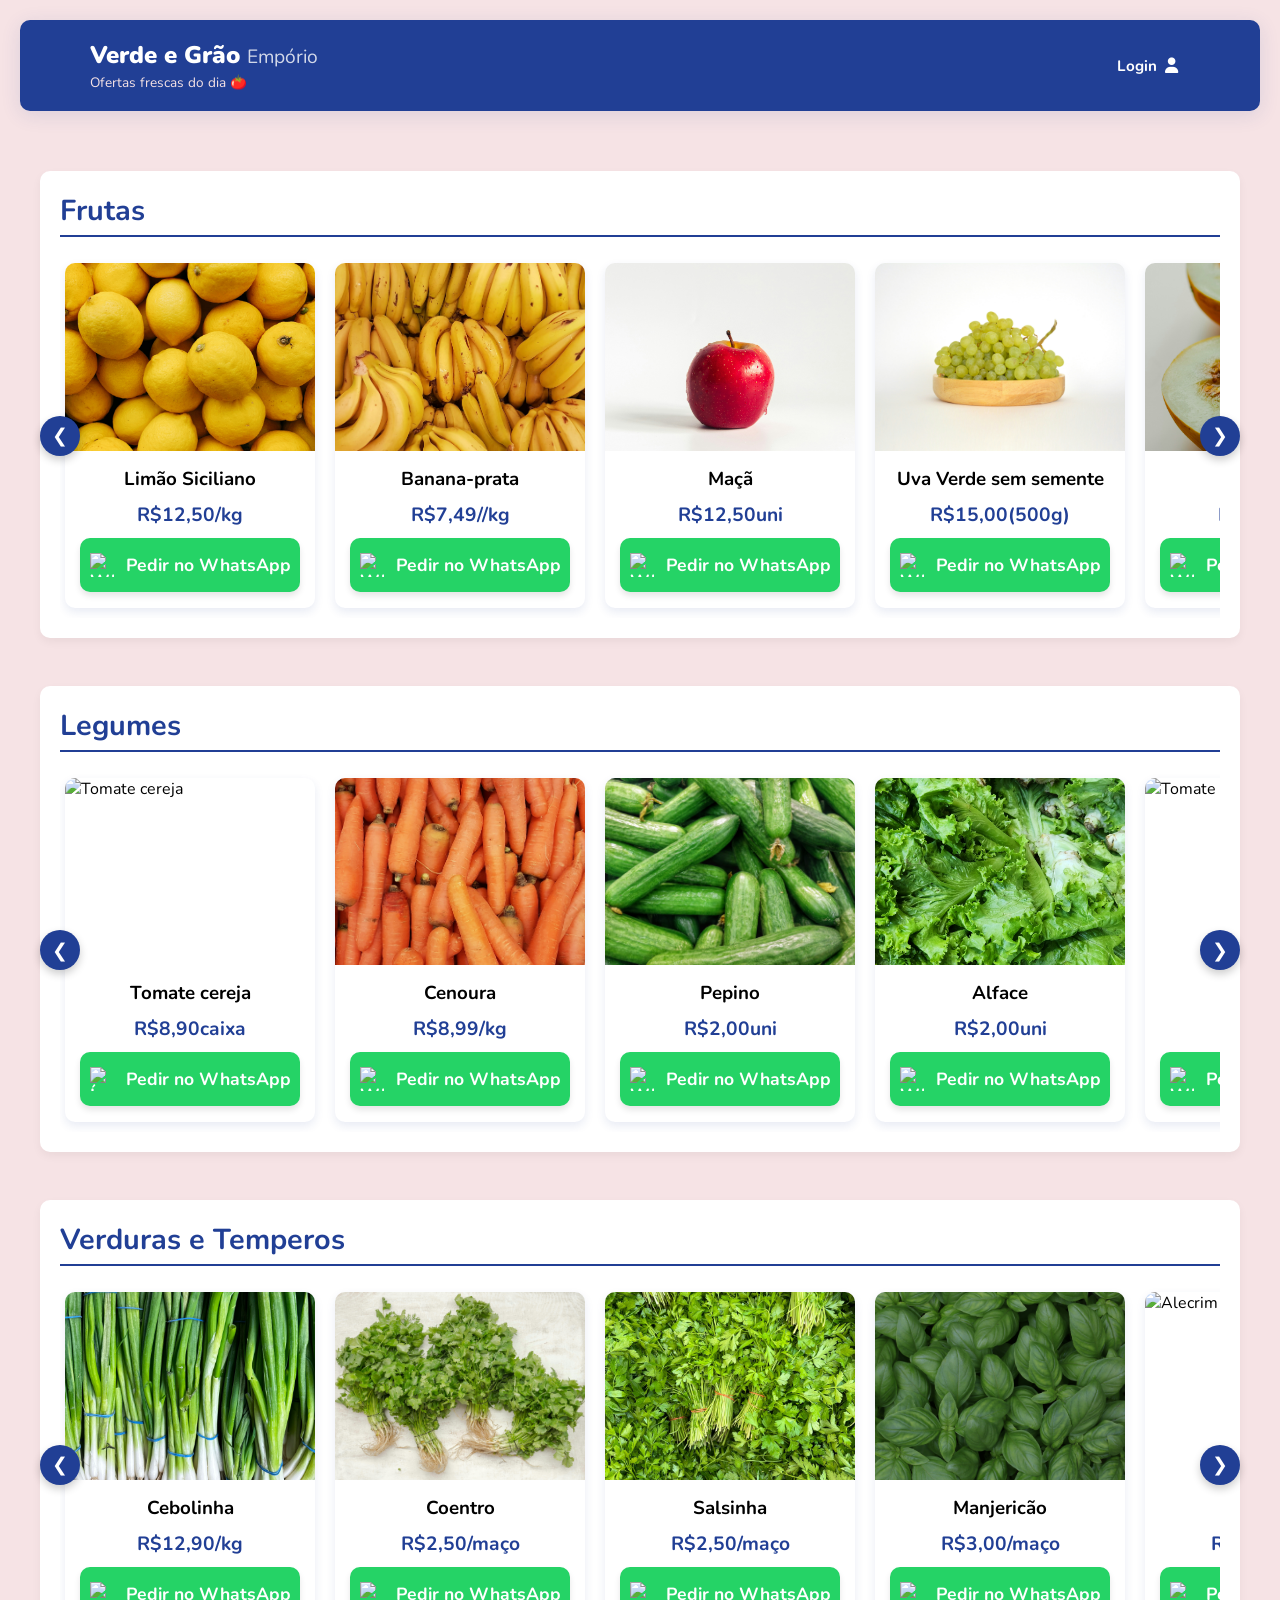
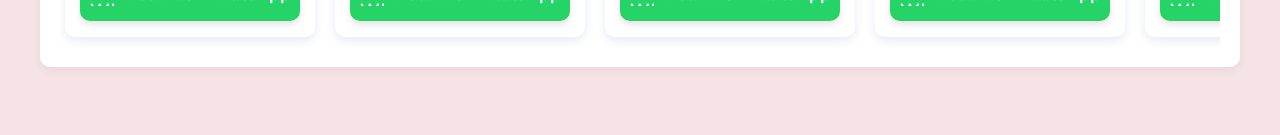
==== index.html @ b3f06c6a "Adicionando redirecionamento ao Whatsapp" ====
<!doctype html>
<html lang="pt-BR">
  <head>
    <meta charset="UTF-8" />
    <meta name="viewport" content="width=device-width, initial-scale=1.0" />
    <title>Verde e Grão - Empório</title>

    <link rel="stylesheet" href="style.css" />
    <link
      rel="stylesheet"
      href="https://cdnjs.cloudflare.com/ajax/libs/font-awesome/6.7.2/css/all.min.css"
    />
  </head>
  <body>
    <header class="padrao">
        <div class="header-container">
            <div class="logo-info">
                <h1>Verde e Grão <span>Empório</span></h1>
                <p>Ofertas frescas do dia &#127813;</p>
            </div>
            
            <nav class="nav-links">
                <a href="login.html" class="nav-item">
                    Login <i class="fa-solid fa-user"></i>
                </a>
            </nav>
        </div>
    </header>

    </body>
</html>

  <body>
    <main class="container-hortifruti">
      <!-- SEÇÃO: FRUTAS -->
      <section class="categoria-hortifruti">
        <h2>Frutas</h2>
        <div class="container-carrossel">

           <button class="seta btn-ant">&#10094;</button>
          <div class="carrossel-pista-container">
          <div class="carrossel-pista">

          <div class="card-produto">
            <img
              src="imagens_frutas/limao.jpg"
              alt="Limão Siciliano"
            />
            <div class="info">
              <h3>Limão Siciliano</h3>
              <p class="preco">R$12,50/kg</p>
              <a href="https://wa.me/5511982176393?text=Olá!%20Gostaria%20de%20comprar%20esse%20produto." class="btn-zap">
                <img
                  src="https://is1-ssl.mzstatic.com/image/thumb/Purple221/v4/c0/94/ab/c094ab41-a44a-4da8-737f-7aad8d97b8b6/AppIcon-0-0-1x_U007epad-0-0-0-1-0-0-sRGB-0-85-220.png/256x256bb.png"
                  alt="WhatsApp"
                  class="capa-zap"
                />
                <span>Pedir no WhatsApp</span>
              </a>
            </div>
          </div>

          <div class="card-produto">
            <img src="imagens_frutas/banana.jpg" alt="Banana-prata" />
            <div class="info">
              <h3>Banana-prata</h3>
              <p class="preco">R$7,49//kg</p>
              <a href="https://wa.me/5511982176393?text=Olá!%20Gostaria%20de%20comprar%20esse%20produto." class="btn-zap">
                <img
                  src="https://is1-ssl.mzstatic.com/image/thumb/Purple221/v4/c0/94/ab/c094ab41-a44a-4da8-737f-7aad8d97b8b6/AppIcon-0-0-1x_U007epad-0-0-0-1-0-0-sRGB-0-85-220.png/256x256bb.png"
                  alt="WhatsApp"
                  class="capa-zap"
                />
                <span>Pedir no WhatsApp</span>
              </a>
            </div>
          </div>

          <div class="card-produto">
            <img src="imagens_frutas/maca.jpg" alt="maçã" />
            <div class="info">
              <h3>Maçã</h3>
              <p class="preco">R$12,50uni</p>
              <a href="https://wa.me/5511982176393?text=Olá!%20Gostaria%20de%20comprar%20esse%20produto." class="btn-zap">
                <img
                  src="https://is1-ssl.mzstatic.com/image/thumb/Purple221/v4/c0/94/ab/c094ab41-a44a-4da8-737f-7aad8d97b8b6/AppIcon-0-0-1x_U007epad-0-0-0-1-0-0-sRGB-0-85-220.png/256x256bb.png"
                  alt="WhatsApp"
                  class="capa-zap"
                />
                <span>Pedir no WhatsApp</span>
              </a>
            </div>
          </div>

          <div class="card-produto">
            <img
              src="imagens_frutas/uva.jpg"
              alt="Uva verde sem semente"
            />
            <div class="info">
              <h3>Uva Verde sem semente</h3>
              <p class="preco">R$15,00(500g)</p>
              <a href="https://wa.me/5511982176393?text=Olá!%20Gostaria%20de%20comprar%20esse%20produto." class="btn-zap">
                <img
                  src="https://is1-ssl.mzstatic.com/image/thumb/Purple221/v4/c0/94/ab/c094ab41-a44a-4da8-737f-7aad8d97b8b6/AppIcon-0-0-1x_U007epad-0-0-0-1-0-0-sRGB-0-85-220.png/256x256bb.png"
                  alt="WhatsApp"
                  class="capa-zap"
                />
                <span>Pedir no WhatsApp</span>
              </a>
            </div>
          </div>

          <div class="card-produto">
            <img src="imagens_frutas/melao.jpg" alt="Melao" />
            <div class="info">
              <h3>Melão</h3>
              <p class="preco">R$10,00uni</p>
              <a href="https://wa.me/5511982176393?text=Olá!%20Gostaria%20de%20comprar%20esse%20produto." class="btn-zap">
                <img
                  src="https://is1-ssl.mzstatic.com/image/thumb/Purple221/v4/c0/94/ab/c094ab41-a44a-4da8-737f-7aad8d97b8b6/AppIcon-0-0-1x_U007epad-0-0-0-1-0-0-sRGB-0-85-220.png/256x256bb.png"
                  alt="WhatsApp"
                  class="capa-zap"
                />
                <span>Pedir no WhatsApp</span>
              </a>
            </div>
          </div>

          <div class="card-produto">
            <img src="imagens_frutas/pera.jpg" alt="pera" />
            <div class="info">
              <h3>Pera Portuguesa</h3>
              <p class="preco">R$6,00uni</p>
              <a href="https://wa.me/5511982176393?text=Olá!%20Gostaria%20de%20comprar%20esse%20produto." class="btn-zap">
                <img
                  src="https://is1-ssl.mzstatic.com/image/thumb/Purple221/v4/c0/94/ab/c094ab41-a44a-4da8-737f-7aad8d97b8b6/AppIcon-0-0-1x_U007epad-0-0-0-1-0-0-sRGB-0-85-220.png/256x256bb.png"
                  alt="WhatsApp"
                  class="capa-zap"
                />
                <span>Pedir no WhatsApp</span>
              </a>
            </div>
          </div>

          <div class="card-produto">
            <img src="imagens_frutas/maracuja.jpg" alt="Maracujá " />
            <div class="info">
              <h3>Maracujá</h3>
              <p class="preco">R$4,50uni</p>
              <a href="https://wa.me/5511982176393?text=Olá!%20Gostaria%20de%20comprar%20esse%20produto." class="btn-zap">
                <img
                  src="https://is1-ssl.mzstatic.com/image/thumb/Purple221/v4/c0/94/ab/c094ab41-a44a-4da8-737f-7aad8d97b8b6/AppIcon-0-0-1x_U007epad-0-0-0-1-0-0-sRGB-0-85-220.png/256x256bb.png"
                  alt="WhatsApp"
                  class="capa-zap"
                />
                <span>Pedir no WhatsApp</span>
              </a>
            </div>
          </div>

          <div class="card-produto">
            <img src="imagens_frutas/morango.jpg" alt="Morango" />
            <div class="info">
              <h3>Morango</h3>
              <p class="preco">R$8,50(bandeja)</p>
              <a href="https://wa.me/5511982176393?text=Olá!%20Gostaria%20de%20comprar%20esse%20produto." class="btn-zap">
                <img
                  src="https://is1-ssl.mzstatic.com/image/thumb/Purple221/v4/c0/94/ab/c094ab41-a44a-4da8-737f-7aad8d97b8b6/AppIcon-0-0-1x_U007epad-0-0-0-1-0-0-sRGB-0-85-220.png/256x256bb.png"
                  alt="WhatsApp"
                  class="capa-zap"
                />
                <span>Pedir no WhatsApp</span>
              </a>
            </div>
          </div>

          <div class="card-produto">
            <img src="imagens_frutas/mamao.jpg" alt="Mamão Papaya" />
            <div class="info">
              <h3>Mamão Papaya</h3>
              <p class="preco">R$5,00uni</p>
              <a href="https://wa.me/5511982176393?text=Olá!%20Gostaria%20de%20comprar%20esse%20produto." class="btn-zap">
                <img
                  src="https://is1-ssl.mzstatic.com/image/thumb/Purple221/v4/c0/94/ab/c094ab41-a44a-4da8-737f-7aad8d97b8b6/AppIcon-0-0-1x_U007epad-0-0-0-1-0-0-sRGB-0-85-220.png/256x256bb.png"
                  alt="WhatsApp"
                  class="capa-zap"
                />
                <span>Pedir no WhatsApp</span>
              </a>
            </div>
          </div>

          <div class="card-produto">
            <img src="imagens_frutas/abacaxi.jpg" alt="Abacaxi Pérola" />
            <div class="info">
              <h3>Abacaxi Pérola</h3>
              <p class="preco">R$8,00uni</p>
              <a href="https://wa.me/5511982176393?text=Olá!%20Gostaria%20de%20comprar%20esse%20produto." class="btn-zap">
                <img
                  src="https://is1-ssl.mzstatic.com/image/thumb/Purple221/v4/c0/94/ab/c094ab41-a44a-4da8-737f-7aad8d97b8b6/AppIcon-0-0-1x_U007epad-0-0-0-1-0-0-sRGB-0-85-220.png/256x256bb.png"
                  alt="WhatsApp"
                  class="capa-zap"
                />
                <span>Pedir no WhatsApp</span>
              </a>
            </div>
          </div>

          <div class="card-produto">
            <img src="imagens_frutas/manga.jpg" alt="Manga Palmer" />
            <div class="info">
              <h3>Manga Palmer</h3>
              <p class="preco">R$6,50Kg</p>
              <a href="https://wa.me/5511982176393?text=Olá!%20Gostaria%20de%20comprar%20esse%20produto." class="btn-zap">
                <img
                  src="https://is1-ssl.mzstatic.com/image/thumb/Purple221/v4/c0/94/ab/c094ab41-a44a-4da8-737f-7aad8d97b8b6/AppIcon-0-0-1x_U007epad-0-0-0-1-0-0-sRGB-0-85-220.png/256x256bb.png"
                  alt="WhatsApp"
                  class="capa-zap"
                />
                <span>Pedir no WhatsApp</span>
              </a>
            </div>
          </div>

          <div class="card-produto">
            <img src="imagens_frutas/laranja.jpg" alt="Laranja Pêra" />
            <div class="info">
              <h3>Laranja Pêra</h3>
              <p class="preco">R$5,99Kg</p>
              <a href="https://wa.me/5511982176393?text=Olá!%20Gostaria%20de%20comprar%20esse%20produto." class="btn-zap">
                <img
                  src="https://is1-ssl.mzstatic.com/image/thumb/Purple221/v4/c0/94/ab/c094ab41-a44a-4da8-737f-7aad8d97b8b6/AppIcon-0-0-1x_U007epad-0-0-0-1-0-0-sRGB-0-85-220.png/256x256bb.png"
                  alt="WhatsApp"
                  class="capa-zap"
                />
                <span>Pedir no WhatsApp</span>
              </a>
            </div>
          </div>

          <div class="card-produto">
            <img src="imagens_frutas/melancia.jpg" alt="Melancia" />
            <div class="info">
              <h3>Melancia</h3>
              <p class="preco">R$18,00uni</p>
              <a href="https://wa.me/5511982176393?text=Olá!%20Gostaria%20de%20comprar%20esse%20produto." class="btn-zap">
                <img
                  src="https://is1-ssl.mzstatic.com/image/thumb/Purple221/v4/c0/94/ab/c094ab41-a44a-4da8-737f-7aad8d97b8b6/AppIcon-0-0-1x_U007epad-0-0-0-1-0-0-sRGB-0-85-220.png/256x256bb.png"
                  alt="WhatsApp"
                  class="capa-zap"
                />
                <span>Pedir no WhatsApp</span>
              </a>
            </div>
          </div>

          <div class="card-produto">
            <img src="imagens_frutas/kiwi.jpg" alt="Kiwi" />
            <div class="info">
              <h3>Kiwi</h3>
              <p class="preco">R$14,00Kg</p>
              <a href="https://wa.me/5511982176393?text=Olá!%20Gostaria%20de%20comprar%20esse%20produto." class="btn-zap">
                <img
                  src="https://is1-ssl.mzstatic.com/image/thumb/Purple221/v4/c0/94/ab/c094ab41-a44a-4da8-737f-7aad8d97b8b6/AppIcon-0-0-1x_U007epad-0-0-0-1-0-0-sRGB-0-85-220.png/256x256bb.png"
                  alt="WhatsApp"
                  class="capa-zap"
                />
                <span>Pedir no WhatsApp</span>
              </a>
            </div>
          </div>

            <div class="card-produto">
              <img src="imagens_frutas/coco.jpg" alt="Coco" />
              <div class="info">
                <h3>Coco</h3>
                <p class="preco">R$6,00uni</p>
                <a href="https://wa.me/5511982176393?text=Olá!%20Gostaria%20de%20comprar%20esse%20produto." class="btn-zap">
                  <img
                    src="https://is1-ssl.mzstatic.com/image/thumb/Purple221/v4/c0/94/ab/c094ab41-a44a-4da8-737f-7aad8d97b8b6/AppIcon-0-0-1x_U007epad-0-0-0-1-0-0-sRGB-0-85-220.png/256x256bb.png"
                    alt="WhatsApp"
                    class="capa-zap"
                  />
                  <span>Pedir no WhatsApp</span>
                </a>
              </div>
            </div>
          </div>
          </div>
          <button class="seta btn-prox">❯</button>
        </section>
      </div>
        <!-- SEÇÃO: LEGUMES -->
        <section class="categoria-hortifruti">
          <h2>Legumes</h2>
          <div class="container-carrossel">
                <button class="seta btn-ant">&#10094;</button>      
          <div class="carrossel-pista-container">
            <div class="carrossel-pista">
            <div class="card-produto">
              <img
                src="https://cdn.pixabay.com/photo/2019/07/11/10/14/cherry-tomato-4330441_1280.jpg"
                alt="Tomate cereja"
              />
            <div class="info">
              <h3>Tomate cereja</h3>
              <p class="preco">R$8,90caixa</p>
              <a href="https://wa.me/5511982176393?text=Olá!%20Gostaria%20de%20comprar%20esse%20produto." class="btn-zap">
                <img
                  src="https://is1-ssl.mzstatic.com/image/thumb/Purple221/v4/c0/94/ab/c094ab41-a44a-4da8-737f-7aad8d97b8b6/AppIcon-0-0-1x_U007epad-0-0-0-1-0-0-sRGB-0-85-220.png/256x256bb.png"
                  alt="Ícone do WhatsApp"
                  class="capa-zap"
                />
                <span>Pedir no WhatsApp</span>
              </a>
            </div>
          </div>

          <div class="card-produto">
            <img src="imagens_legumes/cenoura.jpg" alt="Cenoura" />
            <div class="info">
              <h3>Cenoura</h3>
              <p class="preco">R$8,99/kg</p>
              <a href="https://wa.me/5511982176393?text=Olá!%20Gostaria%20de%20comprar%20esse%20produto." class="btn-zap">
                <img
                  src="https://is1-ssl.mzstatic.com/image/thumb/Purple221/v4/c0/94/ab/c094ab41-a44a-4da8-737f-7aad8d97b8b6/AppIcon-0-0-1x_U007epad-0-0-0-1-0-0-sRGB-0-85-220.png/256x256bb.png"
                  alt="WhatsApp"
                  class="capa-zap"
                />
                <span>Pedir no WhatsApp</span>
              </a>
            </div>
          </div>

          <div class="card-produto">
            <img src="imagens_legumes/pepino.jpg" alt="Pepino" />
            <div class="info">
              <h3>Pepino</h3>
              <p class="preco">R$2,00uni</p>
              <a href="https://wa.me/5511982176393?text=Olá!%20Gostaria%20de%20comprar%20esse%20produto." class="btn-zap">
                <img
                  src="https://is1-ssl.mzstatic.com/image/thumb/Purple221/v4/c0/94/ab/c094ab41-a44a-4da8-737f-7aad8d97b8b6/AppIcon-0-0-1x_U007epad-0-0-0-1-0-0-sRGB-0-85-220.png/256x256bb.png"
                  alt="WhatsApp"
                  class="capa-zap"
                />
                <span>Pedir no WhatsApp</span>
              </a>
            </div>
          </div>

          <div class="card-produto">
            <img src="imagens_legumes/alface.jpg" alt="Alface" />
            <div class="info">
              <h3>Alface</h3>
              <p class="preco">R$2,00uni</p>
              <a href="https://wa.me/5511982176393?text=Olá!%20Gostaria%20de%20comprar%20esse%20produto." class="btn-zap">
                <img
                  src="https://is1-ssl.mzstatic.com/image/thumb/Purple221/v4/c0/94/ab/c094ab41-a44a-4da8-737f-7aad8d97b8b6/AppIcon-0-0-1x_U007epad-0-0-0-1-0-0-sRGB-0-85-220.png/256x256bb.png"
                  alt="WhatsApp"
                  class="capa-zap"
                />
                <span>Pedir no WhatsApp</span>
              </a>
            </div>
          </div>

          <div class="card-produto">
            <img src="imagens_legumes/tomate.jpg" alt="Tomate" />
            <div class="info">
              <h3>Tomate</h3>
              <p class="preco">R$5,50/kg</p>
              <a href="https://wa.me/5511982176393?text=Olá!%20Gostaria%20de%20comprar%20esse%20produto." class="btn-zap">
                <img
                  src="https://is1-ssl.mzstatic.com/image/thumb/Purple221/v4/c0/94/ab/c094ab41-a44a-4da8-737f-7aad8d97b8b6/AppIcon-0-0-1x_U007epad-0-0-0-1-0-0-sRGB-0-85-220.png/256x256bb.png"
                  alt="WhatsApp"
                  class="capa-zap"
                />
                <span>Pedir no WhatsApp</span>
              </a>
            </div>
          </div>

          <div class="card-produto">
            <img src="imagens_legumes/batata.jpg" alt="Batata" />
            <div class="info">
              <h3>Batata</h3>
              <p class="preco">R$4,50/kg</p>
              <a href="https://wa.me/5511982176393?text=Olá!%20Gostaria%20de%20comprar%20esse%20produto." class="btn-zap">
                <img
                  src="https://is1-ssl.mzstatic.com/image/thumb/Purple221/v4/c0/94/ab/c094ab41-a44a-4da8-737f-7aad8d97b8b6/AppIcon-0-0-1x_U007epad-0-0-0-1-0-0-sRGB-0-85-220.png/256x256bb.png"
                  alt="WhatsApp"
                  class="capa-zap"
                />
                <span>Pedir no WhatsApp</span>
              </a>
            </div>
          </div>

          <div class="card-produto">
            <img src="imagens_legumes/abobrinha.jpg" alt="Abobrinha" />
            <div class="info">
              <h3>Abobrinha</h3>
              <p class="preco">R$3,50/kg</p>
              <a href="https://wa.me/5511982176393?text=Olá!%20Gostaria%20de%20comprar%20esse%20produto." class="btn-zap">
                <img
                  src="https://is1-ssl.mzstatic.com/image/thumb/Purple221/v4/c0/94/ab/c094ab41-a44a-4da8-737f-7aad8d97b8b6/AppIcon-0-0-1x_U007epad-0-0-0-1-0-0-sRGB-0-85-220.png/256x256bb.png"
                  alt="WhatsApp"
                  class="capa-zap"
                />
                <span>Pedir no WhatsApp</span>
              </a>
            </div>
          </div>

          <div class="card-produto">
            <img src="imagens_legumes/brocolis.jpg" alt="Brócolis" />
            <div class="info">
              <h3>Brócolis</h3>
              <p class="preco">R$6,00/uni</p>
              <a href="https://wa.me/5511982176393?text=Olá!%20Gostaria%20de%20comprar%20esse%20produto." class="btn-zap">
                <img
                  src="https://is1-ssl.mzstatic.com/image/thumb/Purple221/v4/c0/94/ab/c094ab41-a44a-4da8-737f-7aad8d97b8b6/AppIcon-0-0-1x_U007epad-0-0-0-1-0-0-sRGB-0-85-220.png/256x256bb.png"
                  alt="WhatsApp"
                  class="capa-zap"
                />
                <span>Pedir no WhatsApp</span>
              </a>
            </div>
          </div>

          <div class="card-produto">
            <img src="imagens_legumes/cebola.jpg" alt="Cebola" />
            <div class="info">
              <h3>Cebola</h3>
              <p class="preco">R$3,80/kg</p>
              <a href="https://wa.me/5511982176393?text=Olá!%20Gostaria%20de%20comprar%20esse%20produto." class="btn-zap">
                <img
                  src="https://is1-ssl.mzstatic.com/image/thumb/Purple221/v4/c0/94/ab/c094ab41-a44a-4da8-737f-7aad8d97b8b6/AppIcon-0-0-1x_U007epad-0-0-0-1-0-0-sRGB-0-85-220.png/256x256bb.png"
                  alt="WhatsApp"
                  class="capa-zap"
                />
                <span>Pedir no WhatsApp</span>
              </a>
            </div>
          </div>

          <div class="card-produto">
            <img src="imagens_legumes/pimentao.jpg" alt="Pimentão" />
            <div class="info">
              <h3>Pimentão</h3>
              <p class="preco">R$5,00/kg</p>
              <a href="https://wa.me/5511982176393?text=Olá!%20Gostaria%20de%20comprar%20esse%20produto." class="btn-zap">
                <img
                  src="https://is1-ssl.mzstatic.com/image/thumb/Purple221/v4/c0/94/ab/c094ab41-a44a-4da8-737f-7aad8d97b8b6/AppIcon-0-0-1x_U007epad-0-0-0-1-0-0-sRGB-0-85-220.png/256x256bb.png"
                  alt="WhatsApp"
                  class="capa-zap"
                />
                <span>Pedir no WhatsApp</span>
              </a>
            </div>
          </div>

          <div class="card-produto">
            <img src="imagens_legumes/chuchu.jpg" alt="Chuchu" />
            <div class="info">
              <h3>Chuchu</h3>
              <p class="preco">R$2,50/kg</p>
              <a href="https://wa.me/5511982176393?text=Olá!%20Gostaria%20de%20comprar%20esse%20produto." class="btn-zap">
                <img
                  src="https://is1-ssl.mzstatic.com/image/thumb/Purple221/v4/c0/94/ab/c094ab41-a44a-4da8-737f-7aad8d97b8b6/AppIcon-0-0-1x_U007epad-0-0-0-1-0-0-sRGB-0-85-220.png/256x256bb.png"
                  alt="WhatsApp"
                  class="capa-zap"
                />
                <span>Pedir no WhatsApp</span>
              </a>
            </div>
          </div>

          <div class="card-produto">
            <img src="imagens_legumes/berinjela.jpg" alt="Berinjela" />
            <div class="info">
              <h3>Berinjela</h3>
              <p class="preco">R$4,20/kg</p>
              <a href="https://wa.me/5511982176393?text=Olá!%20Gostaria%20de%20comprar%20esse%20produto." class="btn-zap">
                <img
                  src="https://is1-ssl.mzstatic.com/image/thumb/Purple221/v4/c0/94/ab/c094ab41-a44a-4da8-737f-7aad8d97b8b6/AppIcon-0-0-1x_U007epad-0-0-0-1-0-0-sRGB-0-85-220.png/256x256bb.png"
                  alt="WhatsApp"
                  class="capa-zap"
                />
                <span>Pedir no WhatsApp</span>
              </a>
            </div>
          </div>

          <div class="card-produto">
            <img src="imagens_legumes/couve.jpg" alt="Couve-Flor" />
            <div class="info">
              <h3>Couve-Flor</h3>
              <p class="preco">R$6,50/uni</p>
              <a href="https://wa.me/5511982176393?text=Olá!%20Gostaria%20de%20comprar%20esse%20produto." class="btn-zap">
                <img
                  src="https://is1-ssl.mzstatic.com/image/thumb/Purple221/v4/c0/94/ab/c094ab41-a44a-4da8-737f-7aad8d97b8b6/AppIcon-0-0-1x_U007epad-0-0-0-1-0-0-sRGB-0-85-220.png/256x256bb.png"
                  alt="WhatsApp"
                  class="capa-zap"
                />
                <span>Pedir no WhatsApp</span>
              </a>
            </div>
          </div>

          <div class="card-produto">
            <img src="imagens_legumes/beterraba.jpg" alt="Beterraba" />
            <div class="info">
              <h3>Beterraba</h3>
              <p class="preco">R$3,90/kg</p>
              <a href="https://wa.me/5511982176393?text=Olá!%20Gostaria%20de%20comprar%20esse%20produto." class="btn-zap">
                <img
                  src="https://is1-ssl.mzstatic.com/image/thumb/Purple221/v4/c0/94/ab/c094ab41-a44a-4da8-737f-7aad8d97b8b6/AppIcon-0-0-1x_U007epad-0-0-0-1-0-0-sRGB-0-85-220.png/256x256bb.png"
                  alt="WhatsApp"
                  class="capa-zap"
                />
                <span>Pedir no WhatsApp</span>
              </a>
            </div>
          </div>

          <div class="card-produto">
            <img src="imagens_legumes/alho.jpg" alt="Alho" />
            <div class="info">
              <h3>Alho</h3>
              <p class="preco">R$2,50/ctb</p>
              <a href="https://wa.me/5511982176393?text=Olá!%20Gostaria%20de%20comprar%20esse%20produto." class="btn-zap">
                <img
                  src="https://is1-ssl.mzstatic.com/image/thumb/Purple221/v4/c0/94/ab/c094ab41-a44a-4da8-737f-7aad8d97b8b6/AppIcon-0-0-1x_U007epad-0-0-0-1-0-0-sRGB-0-85-220.png/256x256bb.png"
                  alt="WhatsApp"
                  class="capa-zap"
                />
                <span>Pedir no WhatsApp</span>
              </a>
            </div>
          </div>

          <div class="card-produto">
            <img src="imagens_legumes/vagem.jpg" alt="Vagem" />
            <div class="info">
              <h3>Vagem</h3>
              <p class="preco">R$5,80/kg</p>
              <a href="https://wa.me/5511982176393?text=Olá!%20Gostaria%20de%20comprar%20esse%20produto." class="btn-zap">
                <img
                  src="https://is1-ssl.mzstatic.com/image/thumb/Purple221/v4/c0/94/ab/c094ab41-a44a-4da8-737f-7aad8d97b8b6/AppIcon-0-0-1x_U007epad-0-0-0-1-0-0-sRGB-0-85-220.png/256x256bb.png"
                  alt="WhatsApp"
                  class="capa-zap"
                />
                <span>Pedir no WhatsApp</span>
              </a>
            </div>
          </div>

          <div class="card-produto">
            <img src="imagens_legumes/mandioquinha.jpg" alt="Mandioquinha" />
            <div class="info">
              <h3>Mandioquinha</h3>
              <p class="preco">R$8,90/kg</p>
              <a href="https://wa.me/5511982176393?text=Olá!%20Gostaria%20de%20comprar%20esse%20produto." class="btn-zap">
                <img
                  src="https://is1-ssl.mzstatic.com/image/thumb/Purple221/v4/c0/94/ab/c094ab41-a44a-4da8-737f-7aad8d97b8b6/AppIcon-0-0-1x_U007epad-0-0-0-1-0-0-sRGB-0-85-220.png/256x256bb.png"
                  alt="WhatsApp"
                  class="capa-zap"
                />
                <span>Pedir no WhatsApp</span>
              </a>
            </div>
          </div>

          <div class="card-produto">
            <img src="imagens_legumes/aspargo.jpg" alt="Aspargo" />
            <div class="info">
              <h3>Aspargo</h3>
              <p class="preco">R$2,24/Kg</p>
              <a href="https://wa.me/5511982176393?text=Olá!%20Gostaria%20de%20comprar%20esse%20produto." class="btn-zap">
                <img
                  src="https://is1-ssl.mzstatic.com/image/thumb/Purple221/v4/c0/94/ab/c094ab41-a44a-4da8-737f-7aad8d97b8b6/AppIcon-0-0-1x_U007epad-0-0-0-1-0-0-sRGB-0-85-220.png/256x256bb.png"
                  alt="WhatsApp"
                  class="capa-zap"
                />
                <span>Pedir no WhatsApp</span>
               </a>
              </div>
            </div>
          </div>
          </div>
          <button class="seta btn-prox">❯</button>
        </section>
      </div>

      <!-- SEÇÃO: VERDURAS E TEMPEROS -->
      <section class="categoria-hortifruti">
        <h2>Verduras e Temperos</h2>
        <div class="container-carrossel">
          <button class="seta btn-ant">&#10094;</button>      
        <div class="carrossel-pista-container">
          <div class="carrossel-pista">

          <div class="card-produto">            
            <img src="imagens_temperos/cebolinha.jpg" alt="Cebolinha" />
            <div class="info">
              <h3>Cebolinha</h3>
              <p class="preco">R$12,90/kg</p>
              <a href="https://wa.me/5511982176393?text=Olá!%20Gostaria%20de%20comprar%20esse%20produto." class="btn-zap">
                <img
                  src="https://is1-ssl.mzstatic.com/image/thumb/Purple221/v4/c0/94/ab/c094ab41-a44a-4da8-737f-7aad8d97b8b6/AppIcon-0-0-1x_U007epad-0-0-0-1-0-0-sRGB-0-85-220.png/256x256bb.png"
                  alt="WhatsApp"
                  class="capa-zap"
                />
                <span>Pedir no WhatsApp</span>
              </a>
            </div>
          </div>

          <div class="card-produto">
            <img src="imagens_temperos/coentro.jpg" alt="Coentro" />
            <div class="info">
              <h3>Coentro</h3>
              <p class="preco">R$2,50/maço</p>
              <a href="https://wa.me/5511982176393?text=Olá!%20Gostaria%20de%20comprar%20esse%20produto." class="btn-zap">
                <img
                  src="https://is1-ssl.mzstatic.com/image/thumb/Purple221/v4/c0/94/ab/c094ab41-a44a-4da8-737f-7aad8d97b8b6/AppIcon-0-0-1x_U007epad-0-0-0-1-0-0-sRGB-0-85-220.png/256x256bb.png"
                  alt="WhatsApp"
                  class="capa-zap"
                />
                <span>Pedir no WhatsApp</span>
              </a>
            </div>
          </div>

          <div class="card-produto">
            <img src="imagens_temperos/salsinha.jpg" alt="Salsinha" />
            <div class="info">
              <h3>Salsinha</h3>
              <p class="preco">R$2,50/maço</p>
              <a href="https://wa.me/5511982176393?text=Olá!%20Gostaria%20de%20comprar%20esse%20produto." class="btn-zap">
                <img
                  src="https://is1-ssl.mzstatic.com/image/thumb/Purple221/v4/c0/94/ab/c094ab41-a44a-4da8-737f-7aad8d97b8b6/AppIcon-0-0-1x_U007epad-0-0-0-1-0-0-sRGB-0-85-220.png/256x256bb.png"
                  alt="WhatsApp"
                  class="capa-zap"
                />
                <span>Pedir no WhatsApp</span>
              </a>
            </div>
          </div>

          <div class="card-produto">
            <img src="imagens_temperos/manjericao.jpg" alt="Manjericão" />
            <div class="info">
              <h3>Manjericão</h3>
              <p class="preco">R$3,00/maço</p>
              <a href="https://wa.me/5511982176393?text=Olá!%20Gostaria%20de%20comprar%20esse%20produto." class="btn-zap">
                <img
                  src="https://is1-ssl.mzstatic.com/image/thumb/Purple221/v4/c0/94/ab/c094ab41-a44a-4da8-737f-7aad8d97b8b6/AppIcon-0-0-1x_U007epad-0-0-0-1-0-0-sRGB-0-85-220.png/256x256bb.png"
                  alt="WhatsApp"
                  class="capa-zap"
                />
                <span>Pedir no WhatsApp</span>
              </a>
            </div>
          </div>

          <div class="card-produto">
            <img src="imagens_temperos/alecrim.jpg" alt="Alecrim" />
            <div class="info">
              <h3>Alecrim</h3>
              <p class="preco">R$4,00/maço</p>
              <a href="https://wa.me/5511982176393?text=Olá!%20Gostaria%20de%20comprar%20esse%20produto." class="btn-zap">
                <img
                  src="https://is1-ssl.mzstatic.com/image/thumb/Purple221/v4/c0/94/ab/c094ab41-a44a-4da8-737f-7aad8d97b8b6/AppIcon-0-0-1x_U007epad-0-0-0-1-0-0-sRGB-0-85-220.png/256x256bb.png"
                  alt="WhatsApp"
                  class="capa-zap"
                />
                <span>Pedir no WhatsApp</span>
              </a>
            </div>
          </div>

          <div class="card-produto">
            <img src="imagens_temperos/hortela.jpg" alt="Hortelã" />
            <div class="info">
              <h3>Hortelã</h3>
              <p class="preco">R$3,00/maço</p>
              <a href="https://wa.me/5511982176393?text=Olá!%20Gostaria%20de%20comprar%20esse%20produto." class="btn-zap">
                <img
                  src="https://is1-ssl.mzstatic.com/image/thumb/Purple221/v4/c0/94/ab/c094ab41-a44a-4da8-737f-7aad8d97b8b6/AppIcon-0-0-1x_U007epad-0-0-0-1-0-0-sRGB-0-85-220.png/256x256bb.png"
                  alt="WhatsApp"
                  class="capa-zap"
                />
                <span>Pedir no WhatsApp</span>
              </a>
            </div>
          </div>

          <div class="card-produto">
            <img src="imagens_temperos/oregano.jpg" alt="Orégano" />
            <div class="info">
              <h3>Orégano</h3>
              <p class="preco">R$4,50/maço</p>
              <a href="https://wa.me/5511982176393?text=Olá!%20Gostaria%20de%20comprar%20esse%20produto." class="btn-zap">
                <img
                  src="https://is1-ssl.mzstatic.com/image/thumb/Purple221/v4/c0/94/ab/c094ab41-a44a-4da8-737f-7aad8d97b8b6/AppIcon-0-0-1x_U007epad-0-0-0-1-0-0-sRGB-0-85-220.png/256x256bb.png"
                  alt="WhatsApp"
                  class="capa-zap"
                />
                <span>Pedir no WhatsApp</span>
              </a>
            </div>
          </div>

          <div class="card-produto">
            <img src="imagens_temperos/tomilho.jpg" alt="Tomilho" />
            <div class="info">
              <h3>Tomilho</h3>
              <p class="preco">R$4,50/maço</p>
              <a href="https://wa.me/5511982176393?text=Olá!%20Gostaria%20de%20comprar%20esse%20produto." class="btn-zap">
                <img
                  src="https://is1-ssl.mzstatic.com/image/thumb/Purple221/v4/c0/94/ab/c094ab41-a44a-4da8-737f-7aad8d97b8b6/AppIcon-0-0-1x_U007epad-0-0-0-1-0-0-sRGB-0-85-220.png/256x256bb.png"
                  alt="WhatsApp"
                  class="capa-zap"
                />
                <span>Pedir no WhatsApp</span>
              </a>
            </div>
          </div>

          <div class="card-produto">
            <img src="imagens_temperos/louro.jpg" alt="Louro" />
            <div class="info">
              <h3>Louro</h3>
              <p class="preco">R$3,50/pacote</p>
              <a href="https://wa.me/5511982176393?text=Olá!%20Gostaria%20de%20comprar%20esse%20produto." class="btn-zap">
                <img
                  src="https://is1-ssl.mzstatic.com/image/thumb/Purple221/v4/c0/94/ab/c094ab41-a44a-4da8-737f-7aad8d97b8b6/AppIcon-0-0-1x_U007epad-0-0-0-1-0-0-sRGB-0-85-220.png/256x256bb.png"
                  alt="WhatsApp"
                  class="capa-zap"
                />
                <span>Pedir no WhatsApp</span>
              </a>
            </div>
          </div>

          <div class="card-produto">
            <img
              src="imagens_temperos/pimenta.jpg"
              alt="Pimenta Dedo-de-Moça"
            />
            <div class="info">
              <h3>Pimenta Dedo-de-Moça</h3>
              <p class="preco">R$15,00/kg</p>
              <a href="https://wa.me/5511982176393?text=Olá!%20Gostaria%20de%20comprar%20esse%20produto." class="btn-zap">
                <img
                  src="https://is1-ssl.mzstatic.com/image/thumb/Purple221/v4/c0/94/ab/c094ab41-a44a-4da8-737f-7aad8d97b8b6/AppIcon-0-0-1x_U007epad-0-0-0-1-0-0-sRGB-0-85-220.png/256x256bb.png"
                  alt="WhatsApp"
                  class="capa-zap"
                />
                <span>Pedir no WhatsApp</span>
              </a>
            </div>
          </div>

          <div class="card-produto">
            <img src="imagens_temperos/gengibre.jpg" alt="Gengibre" />
            <div class="info">
              <h3>Gengibre</h3>
              <p class="preco">R$14,90/kg</p>
              <a href="https://wa.me/5511982176393?text=Olá!%20Gostaria%20de%20comprar%20esse%20produto." class="btn-zap">
                <img
                  src="https://is1-ssl.mzstatic.com/image/thumb/Purple221/v4/c0/94/ab/c094ab41-a44a-4da8-737f-7aad8d97b8b6/AppIcon-0-0-1x_U007epad-0-0-0-1-0-0-sRGB-0-85-220.png/256x256bb.png"
                  alt="WhatsApp"
                  class="capa-zap"
                />
                <span>Pedir no WhatsApp</span>
              </a>
            </div>
          </div>

          <div class="card-produto">
            <img src="imagens_temperos/salvia.jpg" alt="Sálvia" />
            <div class="info">
              <h3>Sálvia</h3>
              <p class="preco">R$4,00/maço</p>
              <a href="https://wa.me/5511982176393?text=Olá!%20Gostaria%20de%20comprar%20esse%20produto." class="btn-zap">
                <img
                  src="https://is1-ssl.mzstatic.com/image/thumb/Purple221/v4/c0/94/ab/c094ab41-a44a-4da8-737f-7aad8d97b8b6/AppIcon-0-0-1x_U007epad-0-0-0-1-0-0-sRGB-0-85-220.png/256x256bb.png"
                  alt="WhatsApp"
                  class="capa-zap"
                />
                <span>Pedir no WhatsApp</span>
              </a>
            </div>
          </div>

          <div class="card-produto">
            <img src="imagens_temperos/capim.jpg" alt="Capim-Santo" />
            <div class="info">
              <h3>Capim-Santo</h3>
              <p class="preco">R$3,50/maço</p>
              <a href="https://wa.me/5511982176393?text=Olá!%20Gostaria%20de%20comprar%20esse%20produto." class="btn-zap">
                <img
                  src="https://is1-ssl.mzstatic.com/image/thumb/Purple221/v4/c0/94/ab/c094ab41-a44a-4da8-737f-7aad8d97b8b6/AppIcon-0-0-1x_U007epad-0-0-0-1-0-0-sRGB-0-85-220.png/256x256bb.png"
                  alt="WhatsApp"
                  class="capa-zap"
                />
                <span>Pedir no WhatsApp</span>
              </a>
            </div>
          </div>

          <div class="card-produto">
            <img src="imagens_temperos/alho-poro.jpg" alt="Alho-Poró" />
            <div class="info">
              <h3>Alho-Poró</h3>
              <p class="preco">R$6,00/uni</p>
              <a href="https://wa.me/5511982176393?text=Olá!%20Gostaria%20de%20comprar%20esse%20produto." class="btn-zap">
                <img
                  src="https://is1-ssl.mzstatic.com/image/thumb/Purple221/v4/c0/94/ab/c094ab41-a44a-4da8-737f-7aad8d97b8b6/AppIcon-0-0-1x_U007epad-0-0-0-1-0-0-sRGB-0-85-220.png/256x256bb.png"
                  alt="WhatsApp"
                  class="capa-zap"
                />
                <span>Pedir no WhatsApp</span>
              </a>
            </div>
          </div>

          <div class="card-produto">
            <img src="imagens_temperos/rucula.jpg" alt="Rúcula" />
            <div class="info">
              <h3>Rúcula</h3>
              <p class="preco">R$3,50/maço</p>
              <a href="https://wa.me/5511982176393?text=Olá!%20Gostaria%20de%20comprar%20esse%20produto." class="btn-zap">
                <img
                  src="https://is1-ssl.mzstatic.com/image/thumb/Purple221/v4/c0/94/ab/c094ab41-a44a-4da8-737f-7aad8d97b8b6/AppIcon-0-0-1x_U007epad-0-0-0-1-0-0-sRGB-0-85-220.png/256x256bb.png"
                  alt="WhatsApp"
                  class="capa-zap"
                />
                <span>Pedir no WhatsApp</span>
                </a>
              </div>
            </div>
          </div>
          </div>
          <button class="seta btn-prox">❯</button>
        </section>
      </div>
       <script src="scriptind.js"></script>
    </main>
  </body>
---- style.css ----
/* =========================================
   ESTILOS GERAIS DA VITRINE / HOME
   ========================================= */

/* Importação da fonte Nunito direto do Google Fonts */
@import url('https://fonts.googleapis.com/css2?family=Nunito:wght=400;600;700;900&display=swap');

/* Reset global para evitar margens indesejadas */
* {
    margin: 0;
    padding: 0;
    box-sizing: border-box; /* Garante que bordas/paddings não quebrem tamanhos */
}

/* Corpo da página principal com fundo rosa claro */
body {
    display: flex;
    flex-direction: column;
    align-items: center;
    font-family: 'Nunito', sans-serif;
    background-color: #F6E3E5; /* Cor base da marca */
    margin: 1.25rem; /* Respiro externo da página */
}

/* =========================================
   CABEÇALHO
   ========================================= */

/* Fundo azul da marca e estilo base do cabeçalho */
header.padrao {
    background-color: #213F95; 
    color: white;
    width: 100%;
    padding: 1.2rem 2rem;
    box-shadow: 0 4px 20px rgba(33, 63, 149, 0.12); /* Sombra para descolar do fundo */
    margin-bottom: 60px;
    border-radius: 10px; /* Bordas arredondadas (pode remover se quiser que cole nas pontas) */
}

/* Container interno para separar logo dos botões */
header.padrao .header-container {
    display: flex;
    justify-content: space-between;
    align-items: center;
    max-width: 1100px;
    margin: 0 auto;
    width: 100%;
}

/* Estilo do título e slogan no header */
header.padrao h1 { font-size: 1.5rem; font-weight: 900; }
header.padrao h1 span { font-weight: 400; font-size: 1.2rem; opacity: 0.8; }
header.padrao p { color: #F6E3E5; font-size: 0.85rem; margin-top: 2px; }

/* Grupo de botões do menu com mesmo estilo do CSS 2 */
header.padrao .nav-links {
    display: flex;
    gap: 25px; /* Espaço entre os links */
}

/* Botões de navegação modernizados e transparentes */
header.padrao .nav-item {
    color: #FFFFFF;
    text-decoration: none;
    font-weight: 700;
    font-size: 0.95rem;
    transition: all 0.3s ease;
    display: flex;
    align-items: center;
    gap: 8px;
    padding: 6px 12px;
    border-radius: 6px;
}

/* Efeito ao passar o mouse no botão do menu */
header.padrao .nav-item:hover {
    background: rgba(255, 255, 255, 0.1);
    color: #F6E3E5;
}

/* =========================================
   CARROSSEL E PRODUTOS (Exclusivo da Vitrine)
   ========================================= */

/* Container de uma categoria (ex: Hortifruti) */
.categoria-hortifruti {
    width: 100%;
    max-width: 1200px;
    background-color: #FFFFFF;
    padding: 20px;
    border-radius: 10px;
    box-shadow: 0 4px 10px rgba(0,0,0,0.05);
    margin-bottom: 3rem;
}

/* Título da categoria com linha azul divisória */
.categoria-hortifruti h2 {
    color: #213F95;
    margin-bottom: 1rem;
    font-size: 1.8rem;
    border-bottom: 2px solid #213F95;
    padding-bottom: 5px;
}

/* Container do carrossel que segura os produtos e as setas */
.container-carrossel {
    display: flex;
    align-items: center;
    position: relative; /* Base para o position absolute das setas */
    width: 100%;
}

/* Esconde o que vazar do carrossel para criar o efeito de janela */
.carrossel-pista-container {
    overflow: hidden;
    width: 100%;
    padding: 10px 5px;
}

/* A esteira rolante onde os produtos ficam alinhados */
.carrossel-pista {
    display: flex;
    gap: 20px;
    transition: transform 0.4s ease-in-out; /* Movimento suave */
    width: max-content;
}

/* Cartão individual de cada produto */
.card-produto {
    flex: 0 0 250px; /* Trava a largura em 250px */
    flex-shrink: 0;
    background: white;
    border-radius: 10px;
    box-shadow: 0 4px 10px rgba(33, 63, 149, 0.1);
    overflow: hidden;
    display: flex;
    flex-direction: column;
}

/* Estilo das imagens para não distorcerem */
.card-produto > img {
    width: 100%;
    aspect-ratio: 4 / 3;
    object-fit: cover; /* Corta e ajusta sem amassar a foto */
    object-position: center;
    display: block;
}

/* Informações de texto embaixo da foto */
.info {
    padding: 15px;
    text-align: center;
}

/* Destaque do preço */
.preco {
    color: #213F95;
    font-weight: bold;
    font-size: 1.2rem;
    margin: 10px 0;
}

/* =========================================
   BOTÕES E SETAS DA VITRINE
   ========================================= */

/* Setas flutuantes do carrossel */
.seta {
    background: #213F95;
    color: white;
    border: none;
    font-size: 1.2rem;
    width: 40px;
    height: 40px;
    cursor: pointer;
    border-radius: 50%;
    position: absolute;
    top: 50%;
    transform: translateY(-50%);
    z-index: 10;
    box-shadow: 0 4px 8px rgba(0,0,0,0.2);
    display: flex;
    align-items: center;
    justify-content: center;
    transition: background 0.2s, transform 0.1s;
}

.seta:hover { background: #162a66; }
.seta:active { transform: translateY(-50%) scale(0.95); }

/* Posição específica das setas esquerda/direita */
.btn-ant { left: -20px; }
.btn-prox { right: -20px; }

/* Botão de WhatsApp do produto */
.btn-zap {
    text-decoration: none;
    display: inline-flex;
    align-items: center;
    justify-content: center;
    background-color: #25D366; /* Verde oficial WhatsApp */
    color: white;
    padding: 15px 0;
    border-radius: 10px;
    font-weight: bold;
    font-size: 1.1rem;
    width: 100%;
    transition: background 0.3s, transform 0.2s;
    box-shadow: 0 4px 6px rgba(0,0,0,0.1);
}

.btn-zap:hover {
    transform: scale(1.05);
    background-color: #128C7E;
}

/* Ícone do WhatsApp */
.capa-zap {
    width: 24px !important;
    height: 24px !important;
    margin-right: 12px;
    object-fit: contain;
}

/* Ajustes para dispositivos móveis */
@media (max-width: 768px) {
    .carrossel-pista { gap: 15px; }
    .seta { width: 32px; height: 32px; font-size: 1rem; }
    .btn-ant { left: -10px; }
    .btn-prox { right: -10px; }
}
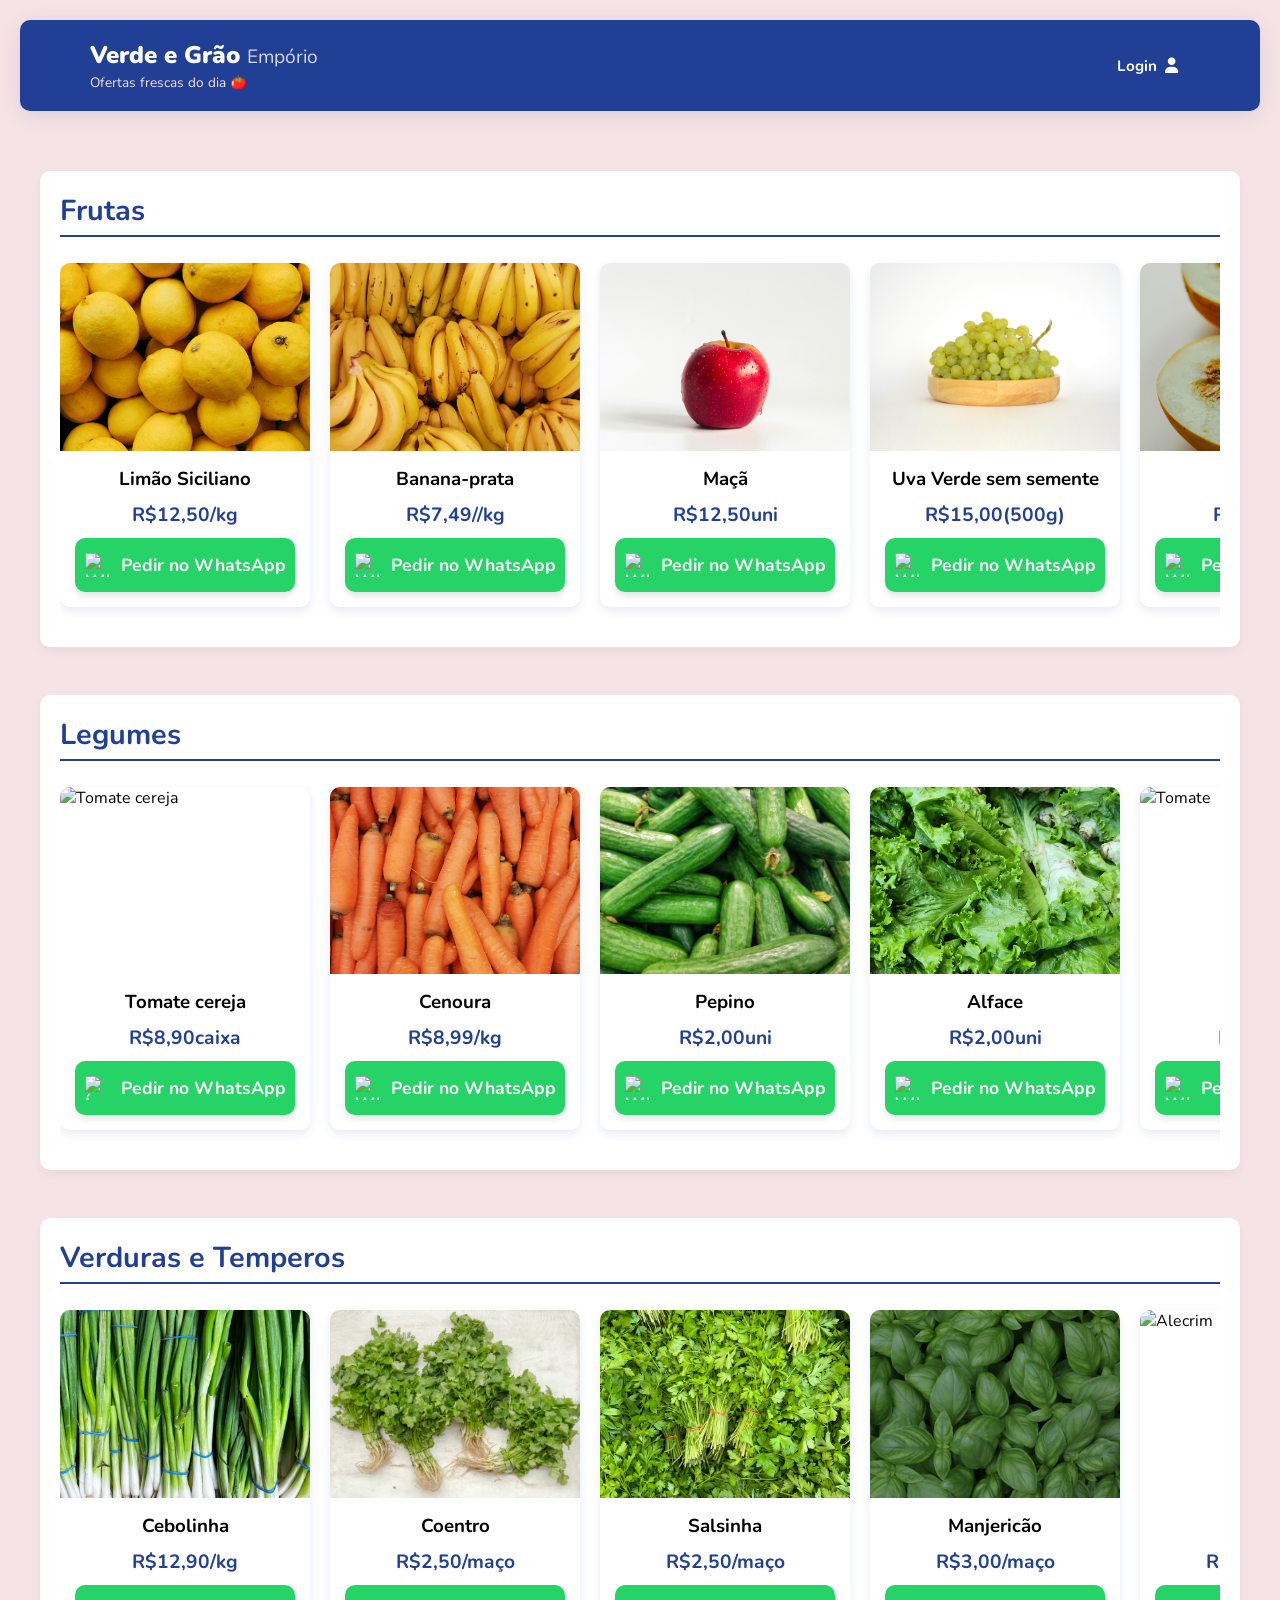
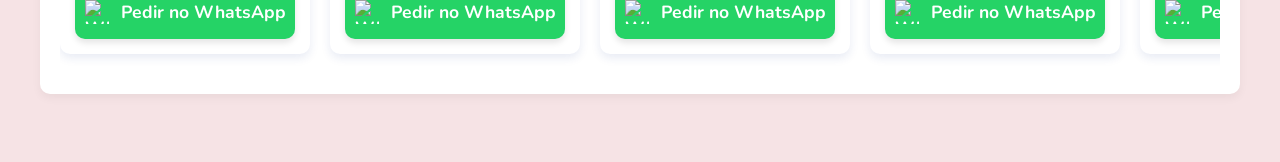
==== commit 8faa1a0e: "Update index.html" ====
--- a/index.html
+++ b/index.html
@@ -1,8 +1,9 @@
+
 <!doctype html>
 <html lang="pt-BR">
   <head>
     <meta charset="UTF-8" />
-    <meta name="viewport" content="width=device-width, initial-scale=1.0" />
+    <meta name="viewport" content="width=device-width, initial-scale=1.0, maximum-scale=1.0, user-scalable=no">
     <title>Verde e Grão - Empório</title>
 
     <link rel="stylesheet" href="style.css" />
@@ -37,7 +38,7 @@
         <h2>Frutas</h2>
         <div class="container-carrossel">
 
-           <button class="seta btn-ant">&#10094;</button>
+          <!-- Botão de seta "anterior" removido: a navegação agora é só via scrollbar -->
           <div class="carrossel-pista-container">
           <div class="carrossel-pista">
 
@@ -288,14 +289,14 @@
             </div>
           </div>
           </div>
-          <button class="seta btn-prox">❯</button>
+          <!-- Botão de seta "próximo" removido: a navegação agora é só via scrollbar -->
         </section>
       </div>
         <!-- SEÇÃO: LEGUMES -->
         <section class="categoria-hortifruti">
           <h2>Legumes</h2>
           <div class="container-carrossel">
-                <button class="seta btn-ant">&#10094;</button>      
+          <!-- Botão de seta "anterior" removido: a navegação agora é só via scrollbar -->
           <div class="carrossel-pista-container">
             <div class="carrossel-pista">
             <div class="card-produto">
@@ -590,7 +591,7 @@
             </div>
           </div>
           </div>
-          <button class="seta btn-prox">❯</button>
+          <!-- Botão de seta "próximo" removido: a navegação agora é só via scrollbar -->
         </section>
       </div>
 
@@ -598,7 +599,7 @@
       <section class="categoria-hortifruti">
         <h2>Verduras e Temperos</h2>
         <div class="container-carrossel">
-          <button class="seta btn-ant">&#10094;</button>      
+          <!-- Botão de seta "anterior" removido: a navegação agora é só via scrollbar -->
         <div class="carrossel-pista-container">
           <div class="carrossel-pista">
 
@@ -846,7 +847,7 @@
             </div>
           </div>
           </div>
-          <button class="seta btn-prox">❯</button>
+          <!-- Botão de seta "próximo" removido: a navegação agora é só via scrollbar -->
         </section>
       </div>
        <script src="scriptind.js"></script>
--- a/style.css
+++ b/style.css
@@ -1,43 +1,41 @@
 /* =========================================
-   ESTILOS GERAIS DA VITRINE / HOME
-   ========================================= */
-
-/* Importação da fonte Nunito direto do Google Fonts */
+   GERAL
+   ========================================= */
+
 @import url('https://fonts.googleapis.com/css2?family=Nunito:wght=400;600;700;900&display=swap');
 
-/* Reset global para evitar margens indesejadas */
 * {
     margin: 0;
     padding: 0;
-    box-sizing: border-box; /* Garante que bordas/paddings não quebrem tamanhos */
-}
-
-/* Corpo da página principal com fundo rosa claro */
+    box-sizing: border-box; 
+}
+
 body {
     display: flex;
     flex-direction: column;
     align-items: center;
     font-family: 'Nunito', sans-serif;
-    background-color: #F6E3E5; /* Cor base da marca */
-    margin: 1.25rem; /* Respiro externo da página */
-}
-
-/* =========================================
-   CABEÇALHO
-   ========================================= */
-
-/* Fundo azul da marca e estilo base do cabeçalho */
+    background-color: #F6E3E5; 
+    margin: 1.25rem; 
+    
+    max-width: 100vw; 
+    overflow-x: hidden; 
+}
+
+/* =========================================
+   HEADER
+   ========================================= */
+
 header.padrao {
     background-color: #213F95; 
     color: white;
     width: 100%;
     padding: 1.2rem 2rem;
-    box-shadow: 0 4px 20px rgba(33, 63, 149, 0.12); /* Sombra para descolar do fundo */
+    box-shadow: 0 4px 20px rgba(33, 63, 149, 0.12); 
     margin-bottom: 60px;
-    border-radius: 10px; /* Bordas arredondadas (pode remover se quiser que cole nas pontas) */
-}
-
-/* Container interno para separar logo dos botões */
+    border-radius: 10px; 
+}
+
 header.padrao .header-container {
     display: flex;
     justify-content: space-between;
@@ -47,18 +45,15 @@
     width: 100%;
 }
 
-/* Estilo do título e slogan no header */
 header.padrao h1 { font-size: 1.5rem; font-weight: 900; }
 header.padrao h1 span { font-weight: 400; font-size: 1.2rem; opacity: 0.8; }
 header.padrao p { color: #F6E3E5; font-size: 0.85rem; margin-top: 2px; }
 
-/* Grupo de botões do menu com mesmo estilo do CSS 2 */
-header.padrao .nav-links {
-    display: flex;
-    gap: 25px; /* Espaço entre os links */
-}
-
-/* Botões de navegação modernizados e transparentes */
+header.padrao .nav-links { 
+    display: flex; 
+    gap: 25px; 
+}
+
 header.padrao .nav-item {
     color: #FFFFFF;
     text-decoration: none;
@@ -72,17 +67,15 @@
     border-radius: 6px;
 }
 
-/* Efeito ao passar o mouse no botão do menu */
 header.padrao .nav-item:hover {
     background: rgba(255, 255, 255, 0.1);
     color: #F6E3E5;
 }
 
 /* =========================================
-   CARROSSEL E PRODUTOS (Exclusivo da Vitrine)
-   ========================================= */
-
-/* Container de uma categoria (ex: Hortifruti) */
+   VITRINE / CATEGORIAS
+   ========================================= */
+
 .categoria-hortifruti {
     width: 100%;
     max-width: 1200px;
@@ -93,7 +86,6 @@
     margin-bottom: 3rem;
 }
 
-/* Título da categoria com linha azul divisória */
 .categoria-hortifruti h2 {
     color: #213F95;
     margin-bottom: 1rem;
@@ -102,33 +94,43 @@
     padding-bottom: 5px;
 }
 
-/* Container do carrossel que segura os produtos e as setas */
+/* =========================================
+   CARROSSEL COM SCROLL CUSTOMIZADO
+   ========================================= */
+
 .container-carrossel {
-    display: flex;
-    align-items: center;
-    position: relative; /* Base para o position absolute das setas */
-    width: 100%;
-}
-
-/* Esconde o que vazar do carrossel para criar o efeito de janela */
+    width: 100%;
+}
+
 .carrossel-pista-container {
-    overflow: hidden;
-    width: 100%;
-    padding: 10px 5px;
-}
-
-/* A esteira rolante onde os produtos ficam alinhados */
+    overflow-x: auto; 
+    overflow-y: hidden;
+    width: 100%;
+    padding: 10px 5px 20px 5px; 
+    scroll-snap-type: x mandatory; 
+    scroll-behavior: smooth;
+}
+
+.carrossel-pista-container::-webkit-scrollbar { height: 8px; }
+.carrossel-pista-container::-webkit-scrollbar-track { background: #F6E3E5; border-radius: 10px; }
+.carrossel-pista-container::-webkit-scrollbar-thumb { background: #213F95; border-radius: 10px; }
+
 .carrossel-pista {
     display: flex;
     gap: 20px;
-    transition: transform 0.4s ease-in-out; /* Movimento suave */
     width: max-content;
-}
-
-/* Cartão individual de cada produto */
+    
+    /* Faz todos os cards terem a mesma altura máxima na pista */
+    align-items: stretch; 
+}
+
+/* =========================================
+   CARDS DOS PRODUTOS
+   ========================================= */
+
 .card-produto {
-    flex: 0 0 250px; /* Trava a largura em 250px */
-    flex-shrink: 0;
+    flex: 0 0 250px; 
+    scroll-snap-align: start; 
     background: white;
     border-radius: 10px;
     box-shadow: 0 4px 10px rgba(33, 63, 149, 0.1);
@@ -137,22 +139,24 @@
     flex-direction: column;
 }
 
-/* Estilo das imagens para não distorcerem */
 .card-produto > img {
     width: 100%;
     aspect-ratio: 4 / 3;
-    object-fit: cover; /* Corta e ajusta sem amassar a foto */
+    object-fit: cover; 
     object-position: center;
     display: block;
 }
 
-/* Informações de texto embaixo da foto */
 .info {
     padding: 15px;
     text-align: center;
-}
-
-/* Destaque do preço */
+    
+    /* Configuração Flex para alinhar o botão no fundo */
+    display: flex;
+    flex-direction: column;
+    flex-grow: 1; /* Faz a div info esticar para preencher o cartão */
+}
+
 .preco {
     color: #213F95;
     font-weight: bold;
@@ -161,44 +165,15 @@
 }
 
 /* =========================================
-   BOTÕES E SETAS DA VITRINE
-   ========================================= */
-
-/* Setas flutuantes do carrossel */
-.seta {
-    background: #213F95;
-    color: white;
-    border: none;
-    font-size: 1.2rem;
-    width: 40px;
-    height: 40px;
-    cursor: pointer;
-    border-radius: 50%;
-    position: absolute;
-    top: 50%;
-    transform: translateY(-50%);
-    z-index: 10;
-    box-shadow: 0 4px 8px rgba(0,0,0,0.2);
-    display: flex;
-    align-items: center;
-    justify-content: center;
-    transition: background 0.2s, transform 0.1s;
-}
-
-.seta:hover { background: #162a66; }
-.seta:active { transform: translateY(-50%) scale(0.95); }
-
-/* Posição específica das setas esquerda/direita */
-.btn-ant { left: -20px; }
-.btn-prox { right: -20px; }
-
-/* Botão de WhatsApp do produto */
+   BOTÃO WHATSAPP
+   ========================================= */
+
 .btn-zap {
     text-decoration: none;
     display: inline-flex;
     align-items: center;
     justify-content: center;
-    background-color: #25D366; /* Verde oficial WhatsApp */
+    background-color: #25D366; 
     color: white;
     padding: 15px 0;
     border-radius: 10px;
@@ -207,14 +182,16 @@
     width: 100%;
     transition: background 0.3s, transform 0.2s;
     box-shadow: 0 4px 6px rgba(0,0,0,0.1);
-}
-
-.btn-zap:hover {
-    transform: scale(1.05);
-    background-color: #128C7E;
-}
-
-/* Ícone do WhatsApp */
+    
+    /* A MÁGICA: Empurra o botão pro limite inferior do card */
+    margin-top: auto; 
+}
+
+.btn-zap:hover { 
+    transform: scale(1.05); 
+    background-color: #128C7E; 
+}
+
 .capa-zap {
     width: 24px !important;
     height: 24px !important;
@@ -222,10 +199,56 @@
     object-fit: contain;
 }
 
-/* Ajustes para dispositivos móveis */
+/* =========================================
+   MOBILE
+   ========================================= */
+
 @media (max-width: 768px) {
-    .carrossel-pista { gap: 15px; }
-    .seta { width: 32px; height: 32px; font-size: 1rem; }
-    .btn-ant { left: -10px; }
-    .btn-prox { right: -10px; }
-}
+    body { margin: 0; }
+
+    header.padrao {
+        padding: 1rem;
+        margin-bottom: 20px; 
+        border-radius: 0; 
+    }
+
+    header.padrao .header-container { 
+        flex-direction: column; 
+        gap: 15px; 
+        text-align: center; 
+    }
+    
+    header.padrao .nav-links { 
+        flex-wrap: wrap; 
+        justify-content: center; 
+        gap: 10px; 
+    }
+    
+    header.padrao .nav-item { 
+        padding: 4px 8px; 
+        font-size: 0.9rem; 
+    } 
+
+    .categoria-hortifruti {
+        padding: 15px 10px; 
+        border-radius: 0;
+        margin-bottom: 1.5rem;
+    }
+    
+    .categoria-hortifruti h2 { 
+        font-size: 1.4rem; 
+        text-align: center; 
+    }
+
+    .carrossel-pista-container::-webkit-scrollbar { height: 5px; }
+
+    .card-produto { flex: 0 0 150px; }
+    
+    .carrossel-pista { gap: 10px; } 
+
+    .info { padding: 10px; }
+    .preco { font-size: 1rem; margin: 8px 0; }
+    
+    .btn-zap { padding: 10px 0; font-size: 0.9rem; }
+    .capa-zap { width: 18px !important; height: 18px !important; margin-right: 8px; }
+}
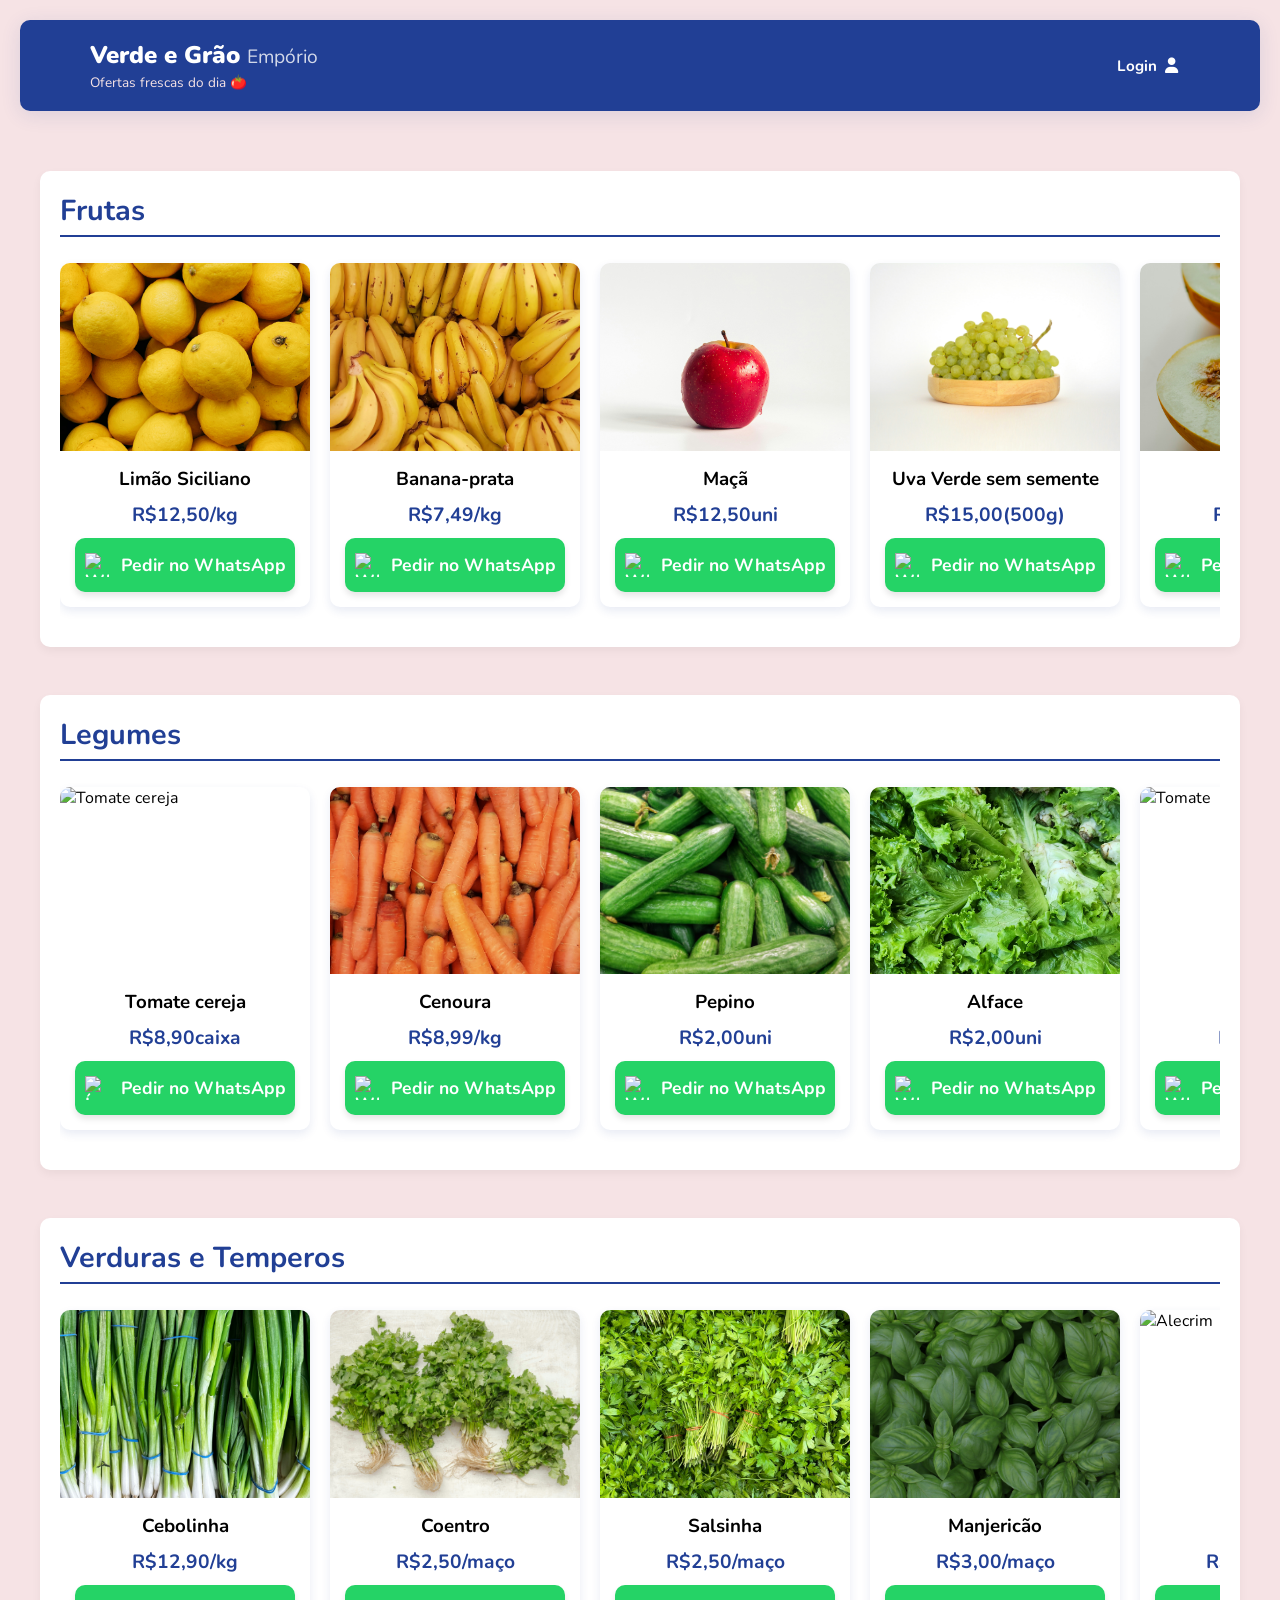
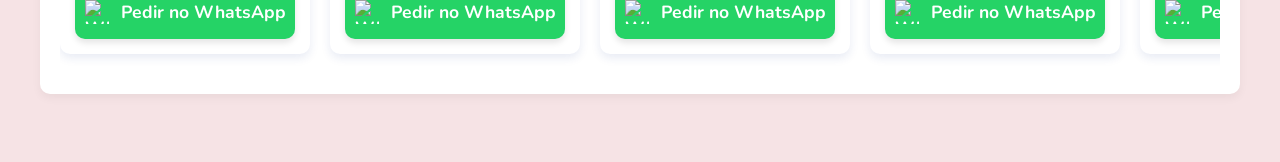
==== commit 19f36b7c: "Fix price formatting in index.html" ====
--- a/index.html
+++ b/index.html
@@ -65,7 +65,7 @@
             <img src="imagens_frutas/banana.jpg" alt="Banana-prata" />
             <div class="info">
               <h3>Banana-prata</h3>
-              <p class="preco">R$7,49//kg</p>
+              <p class="preco">R$7,49/kg</p>
               <a href="https://wa.me/5511982176393?text=Olá!%20Gostaria%20de%20comprar%20esse%20produto." class="btn-zap">
                 <img
                   src="https://is1-ssl.mzstatic.com/image/thumb/Purple221/v4/c0/94/ab/c094ab41-a44a-4da8-737f-7aad8d97b8b6/AppIcon-0-0-1x_U007epad-0-0-0-1-0-0-sRGB-0-85-220.png/256x256bb.png"
@@ -850,6 +850,6 @@
           <!-- Botão de seta "próximo" removido: a navegação agora é só via scrollbar -->
         </section>
       </div>
-       <script src="scriptind.js"></script>
+       <!-- <script src="scriptind.js"></script> -- Removido devido a questões de responsividade -->
     </main>
   </body>
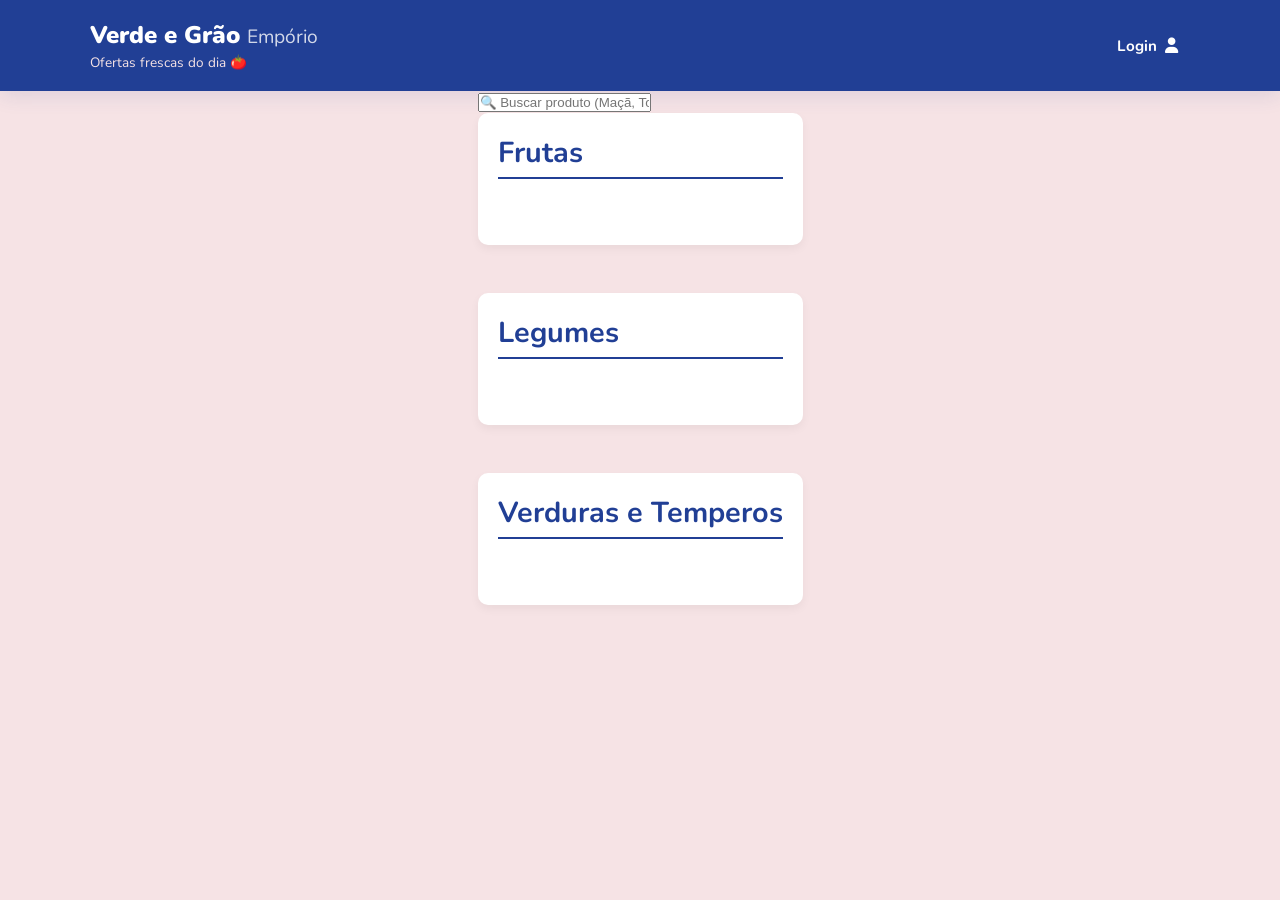
==== commit 1aaf044c: "Migrando de HTML para ES6 Modules" ====
--- a/index.html
+++ b/index.html
@@ -1,4 +1,3 @@
-
 <!doctype html>
 <html lang="pt-BR">
   <head>
@@ -12,844 +11,77 @@
       href="https://cdnjs.cloudflare.com/ajax/libs/font-awesome/6.7.2/css/all.min.css"
     />
   </head>
+  
   <body>
+    <!-- HEADER -->
     <header class="padrao">
-        <div class="header-container">
-            <div class="logo-info">
-                <h1>Verde e Grão <span>Empório</span></h1>
-                <p>Ofertas frescas do dia &#127813;</p>
-            </div>
-            
-            <nav class="nav-links">
-                <a href="login.html" class="nav-item">
-                    Login <i class="fa-solid fa-user"></i>
-                </a>
-            </nav>
+      <div class="header-container">
+        <div class="logo-info">
+          <h1>Verde e Grão <span>Empório</span></h1>
+          <p>Ofertas frescas do dia &#127813;</p>
         </div>
+        
+        <nav class="nav-links">
+          <a href="login.html" class="nav-item">
+            Login <i class="fa-solid fa-user"></i>
+          </a>
+        </nav>
+      </div>
     </header>
 
-    </body>
-</html>
+    <!-- MAIN -->
+    <main class="container-hortifruti">
+      
+      <!-- BARRA DE BUSCA -->
+      <div class="busca-container">
+        <input 
+          type="text" 
+          id="busca-input" 
+          class="busca-input" 
+          placeholder="🔍 Buscar produto (Maçã, Tomate, Alecrim...)"
+          autocomplete="off"
+        />
+      </div>
 
-  <body>
-    <main class="container-hortifruti">
       <!-- SEÇÃO: FRUTAS -->
       <section class="categoria-hortifruti">
         <h2>Frutas</h2>
         <div class="container-carrossel">
-
-          <!-- Botão de seta "anterior" removido: a navegação agora é só via scrollbar -->
           <div class="carrossel-pista-container">
-          <div class="carrossel-pista">
-
-          <div class="card-produto">
-            <img
-              src="imagens_frutas/limao.jpg"
-              alt="Limão Siciliano"
-            />
-            <div class="info">
-              <h3>Limão Siciliano</h3>
-              <p class="preco">R$12,50/kg</p>
-              <a href="https://wa.me/5511982176393?text=Olá!%20Gostaria%20de%20comprar%20esse%20produto." class="btn-zap">
-                <img
-                  src="https://is1-ssl.mzstatic.com/image/thumb/Purple221/v4/c0/94/ab/c094ab41-a44a-4da8-737f-7aad8d97b8b6/AppIcon-0-0-1x_U007epad-0-0-0-1-0-0-sRGB-0-85-220.png/256x256bb.png"
-                  alt="WhatsApp"
-                  class="capa-zap"
-                />
-                <span>Pedir no WhatsApp</span>
-              </a>
+            <div class="carrossel-pista" id="container-frutas">
+              <!-- Renderizado dinamicamente por script.js -->
             </div>
           </div>
+        </div>
+      </section>
 
-          <div class="card-produto">
-            <img src="imagens_frutas/banana.jpg" alt="Banana-prata" />
-            <div class="info">
-              <h3>Banana-prata</h3>
-              <p class="preco">R$7,49/kg</p>
-              <a href="https://wa.me/5511982176393?text=Olá!%20Gostaria%20de%20comprar%20esse%20produto." class="btn-zap">
-                <img
-                  src="https://is1-ssl.mzstatic.com/image/thumb/Purple221/v4/c0/94/ab/c094ab41-a44a-4da8-737f-7aad8d97b8b6/AppIcon-0-0-1x_U007epad-0-0-0-1-0-0-sRGB-0-85-220.png/256x256bb.png"
-                  alt="WhatsApp"
-                  class="capa-zap"
-                />
-                <span>Pedir no WhatsApp</span>
-              </a>
+      <!-- SEÇÃO: LEGUMES -->
+      <section class="categoria-hortifruti">
+        <h2>Legumes</h2>
+        <div class="container-carrossel">
+          <div class="carrossel-pista-container">
+            <div class="carrossel-pista" id="container-legumes">
+              <!-- Renderizado dinamicamente por script.js -->
             </div>
           </div>
-
-          <div class="card-produto">
-            <img src="imagens_frutas/maca.jpg" alt="maçã" />
-            <div class="info">
-              <h3>Maçã</h3>
-              <p class="preco">R$12,50uni</p>
-              <a href="https://wa.me/5511982176393?text=Olá!%20Gostaria%20de%20comprar%20esse%20produto." class="btn-zap">
-                <img
-                  src="https://is1-ssl.mzstatic.com/image/thumb/Purple221/v4/c0/94/ab/c094ab41-a44a-4da8-737f-7aad8d97b8b6/AppIcon-0-0-1x_U007epad-0-0-0-1-0-0-sRGB-0-85-220.png/256x256bb.png"
-                  alt="WhatsApp"
-                  class="capa-zap"
-                />
-                <span>Pedir no WhatsApp</span>
-              </a>
-            </div>
-          </div>
-
-          <div class="card-produto">
-            <img
-              src="imagens_frutas/uva.jpg"
-              alt="Uva verde sem semente"
-            />
-            <div class="info">
-              <h3>Uva Verde sem semente</h3>
-              <p class="preco">R$15,00(500g)</p>
-              <a href="https://wa.me/5511982176393?text=Olá!%20Gostaria%20de%20comprar%20esse%20produto." class="btn-zap">
-                <img
-                  src="https://is1-ssl.mzstatic.com/image/thumb/Purple221/v4/c0/94/ab/c094ab41-a44a-4da8-737f-7aad8d97b8b6/AppIcon-0-0-1x_U007epad-0-0-0-1-0-0-sRGB-0-85-220.png/256x256bb.png"
-                  alt="WhatsApp"
-                  class="capa-zap"
-                />
-                <span>Pedir no WhatsApp</span>
-              </a>
-            </div>
-          </div>
-
-          <div class="card-produto">
-            <img src="imagens_frutas/melao.jpg" alt="Melao" />
-            <div class="info">
-              <h3>Melão</h3>
-              <p class="preco">R$10,00uni</p>
-              <a href="https://wa.me/5511982176393?text=Olá!%20Gostaria%20de%20comprar%20esse%20produto." class="btn-zap">
-                <img
-                  src="https://is1-ssl.mzstatic.com/image/thumb/Purple221/v4/c0/94/ab/c094ab41-a44a-4da8-737f-7aad8d97b8b6/AppIcon-0-0-1x_U007epad-0-0-0-1-0-0-sRGB-0-85-220.png/256x256bb.png"
-                  alt="WhatsApp"
-                  class="capa-zap"
-                />
-                <span>Pedir no WhatsApp</span>
-              </a>
-            </div>
-          </div>
-
-          <div class="card-produto">
-            <img src="imagens_frutas/pera.jpg" alt="pera" />
-            <div class="info">
-              <h3>Pera Portuguesa</h3>
-              <p class="preco">R$6,00uni</p>
-              <a href="https://wa.me/5511982176393?text=Olá!%20Gostaria%20de%20comprar%20esse%20produto." class="btn-zap">
-                <img
-                  src="https://is1-ssl.mzstatic.com/image/thumb/Purple221/v4/c0/94/ab/c094ab41-a44a-4da8-737f-7aad8d97b8b6/AppIcon-0-0-1x_U007epad-0-0-0-1-0-0-sRGB-0-85-220.png/256x256bb.png"
-                  alt="WhatsApp"
-                  class="capa-zap"
-                />
-                <span>Pedir no WhatsApp</span>
-              </a>
-            </div>
-          </div>
-
-          <div class="card-produto">
-            <img src="imagens_frutas/maracuja.jpg" alt="Maracujá " />
-            <div class="info">
-              <h3>Maracujá</h3>
-              <p class="preco">R$4,50uni</p>
-              <a href="https://wa.me/5511982176393?text=Olá!%20Gostaria%20de%20comprar%20esse%20produto." class="btn-zap">
-                <img
-                  src="https://is1-ssl.mzstatic.com/image/thumb/Purple221/v4/c0/94/ab/c094ab41-a44a-4da8-737f-7aad8d97b8b6/AppIcon-0-0-1x_U007epad-0-0-0-1-0-0-sRGB-0-85-220.png/256x256bb.png"
-                  alt="WhatsApp"
-                  class="capa-zap"
-                />
-                <span>Pedir no WhatsApp</span>
-              </a>
-            </div>
-          </div>
-
-          <div class="card-produto">
-            <img src="imagens_frutas/morango.jpg" alt="Morango" />
-            <div class="info">
-              <h3>Morango</h3>
-              <p class="preco">R$8,50(bandeja)</p>
-              <a href="https://wa.me/5511982176393?text=Olá!%20Gostaria%20de%20comprar%20esse%20produto." class="btn-zap">
-                <img
-                  src="https://is1-ssl.mzstatic.com/image/thumb/Purple221/v4/c0/94/ab/c094ab41-a44a-4da8-737f-7aad8d97b8b6/AppIcon-0-0-1x_U007epad-0-0-0-1-0-0-sRGB-0-85-220.png/256x256bb.png"
-                  alt="WhatsApp"
-                  class="capa-zap"
-                />
-                <span>Pedir no WhatsApp</span>
-              </a>
-            </div>
-          </div>
-
-          <div class="card-produto">
-            <img src="imagens_frutas/mamao.jpg" alt="Mamão Papaya" />
-            <div class="info">
-              <h3>Mamão Papaya</h3>
-              <p class="preco">R$5,00uni</p>
-              <a href="https://wa.me/5511982176393?text=Olá!%20Gostaria%20de%20comprar%20esse%20produto." class="btn-zap">
-                <img
-                  src="https://is1-ssl.mzstatic.com/image/thumb/Purple221/v4/c0/94/ab/c094ab41-a44a-4da8-737f-7aad8d97b8b6/AppIcon-0-0-1x_U007epad-0-0-0-1-0-0-sRGB-0-85-220.png/256x256bb.png"
-                  alt="WhatsApp"
-                  class="capa-zap"
-                />
-                <span>Pedir no WhatsApp</span>
-              </a>
-            </div>
-          </div>
-
-          <div class="card-produto">
-            <img src="imagens_frutas/abacaxi.jpg" alt="Abacaxi Pérola" />
-            <div class="info">
-              <h3>Abacaxi Pérola</h3>
-              <p class="preco">R$8,00uni</p>
-              <a href="https://wa.me/5511982176393?text=Olá!%20Gostaria%20de%20comprar%20esse%20produto." class="btn-zap">
-                <img
-                  src="https://is1-ssl.mzstatic.com/image/thumb/Purple221/v4/c0/94/ab/c094ab41-a44a-4da8-737f-7aad8d97b8b6/AppIcon-0-0-1x_U007epad-0-0-0-1-0-0-sRGB-0-85-220.png/256x256bb.png"
-                  alt="WhatsApp"
-                  class="capa-zap"
-                />
-                <span>Pedir no WhatsApp</span>
-              </a>
-            </div>
-          </div>
-
-          <div class="card-produto">
-            <img src="imagens_frutas/manga.jpg" alt="Manga Palmer" />
-            <div class="info">
-              <h3>Manga Palmer</h3>
-              <p class="preco">R$6,50Kg</p>
-              <a href="https://wa.me/5511982176393?text=Olá!%20Gostaria%20de%20comprar%20esse%20produto." class="btn-zap">
-                <img
-                  src="https://is1-ssl.mzstatic.com/image/thumb/Purple221/v4/c0/94/ab/c094ab41-a44a-4da8-737f-7aad8d97b8b6/AppIcon-0-0-1x_U007epad-0-0-0-1-0-0-sRGB-0-85-220.png/256x256bb.png"
-                  alt="WhatsApp"
-                  class="capa-zap"
-                />
-                <span>Pedir no WhatsApp</span>
-              </a>
-            </div>
-          </div>
-
-          <div class="card-produto">
-            <img src="imagens_frutas/laranja.jpg" alt="Laranja Pêra" />
-            <div class="info">
-              <h3>Laranja Pêra</h3>
-              <p class="preco">R$5,99Kg</p>
-              <a href="https://wa.me/5511982176393?text=Olá!%20Gostaria%20de%20comprar%20esse%20produto." class="btn-zap">
-                <img
-                  src="https://is1-ssl.mzstatic.com/image/thumb/Purple221/v4/c0/94/ab/c094ab41-a44a-4da8-737f-7aad8d97b8b6/AppIcon-0-0-1x_U007epad-0-0-0-1-0-0-sRGB-0-85-220.png/256x256bb.png"
-                  alt="WhatsApp"
-                  class="capa-zap"
-                />
-                <span>Pedir no WhatsApp</span>
-              </a>
-            </div>
-          </div>
-
-          <div class="card-produto">
-            <img src="imagens_frutas/melancia.jpg" alt="Melancia" />
-            <div class="info">
-              <h3>Melancia</h3>
-              <p class="preco">R$18,00uni</p>
-              <a href="https://wa.me/5511982176393?text=Olá!%20Gostaria%20de%20comprar%20esse%20produto." class="btn-zap">
-                <img
-                  src="https://is1-ssl.mzstatic.com/image/thumb/Purple221/v4/c0/94/ab/c094ab41-a44a-4da8-737f-7aad8d97b8b6/AppIcon-0-0-1x_U007epad-0-0-0-1-0-0-sRGB-0-85-220.png/256x256bb.png"
-                  alt="WhatsApp"
-                  class="capa-zap"
-                />
-                <span>Pedir no WhatsApp</span>
-              </a>
-            </div>
-          </div>
-
-          <div class="card-produto">
-            <img src="imagens_frutas/kiwi.jpg" alt="Kiwi" />
-            <div class="info">
-              <h3>Kiwi</h3>
-              <p class="preco">R$14,00Kg</p>
-              <a href="https://wa.me/5511982176393?text=Olá!%20Gostaria%20de%20comprar%20esse%20produto." class="btn-zap">
-                <img
-                  src="https://is1-ssl.mzstatic.com/image/thumb/Purple221/v4/c0/94/ab/c094ab41-a44a-4da8-737f-7aad8d97b8b6/AppIcon-0-0-1x_U007epad-0-0-0-1-0-0-sRGB-0-85-220.png/256x256bb.png"
-                  alt="WhatsApp"
-                  class="capa-zap"
-                />
-                <span>Pedir no WhatsApp</span>
-              </a>
-            </div>
-          </div>
-
-            <div class="card-produto">
-              <img src="imagens_frutas/coco.jpg" alt="Coco" />
-              <div class="info">
-                <h3>Coco</h3>
-                <p class="preco">R$6,00uni</p>
-                <a href="https://wa.me/5511982176393?text=Olá!%20Gostaria%20de%20comprar%20esse%20produto." class="btn-zap">
-                  <img
-                    src="https://is1-ssl.mzstatic.com/image/thumb/Purple221/v4/c0/94/ab/c094ab41-a44a-4da8-737f-7aad8d97b8b6/AppIcon-0-0-1x_U007epad-0-0-0-1-0-0-sRGB-0-85-220.png/256x256bb.png"
-                    alt="WhatsApp"
-                    class="capa-zap"
-                  />
-                  <span>Pedir no WhatsApp</span>
-                </a>
-              </div>
-            </div>
-          </div>
-          </div>
-          <!-- Botão de seta "próximo" removido: a navegação agora é só via scrollbar -->
-        </section>
-      </div>
-        <!-- SEÇÃO: LEGUMES -->
-        <section class="categoria-hortifruti">
-          <h2>Legumes</h2>
-          <div class="container-carrossel">
-          <!-- Botão de seta "anterior" removido: a navegação agora é só via scrollbar -->
-          <div class="carrossel-pista-container">
-            <div class="carrossel-pista">
-            <div class="card-produto">
-              <img
-                src="https://cdn.pixabay.com/photo/2019/07/11/10/14/cherry-tomato-4330441_1280.jpg"
-                alt="Tomate cereja"
-              />
-            <div class="info">
-              <h3>Tomate cereja</h3>
-              <p class="preco">R$8,90caixa</p>
-              <a href="https://wa.me/5511982176393?text=Olá!%20Gostaria%20de%20comprar%20esse%20produto." class="btn-zap">
-                <img
-                  src="https://is1-ssl.mzstatic.com/image/thumb/Purple221/v4/c0/94/ab/c094ab41-a44a-4da8-737f-7aad8d97b8b6/AppIcon-0-0-1x_U007epad-0-0-0-1-0-0-sRGB-0-85-220.png/256x256bb.png"
-                  alt="Ícone do WhatsApp"
-                  class="capa-zap"
-                />
-                <span>Pedir no WhatsApp</span>
-              </a>
-            </div>
-          </div>
-
-          <div class="card-produto">
-            <img src="imagens_legumes/cenoura.jpg" alt="Cenoura" />
-            <div class="info">
-              <h3>Cenoura</h3>
-              <p class="preco">R$8,99/kg</p>
-              <a href="https://wa.me/5511982176393?text=Olá!%20Gostaria%20de%20comprar%20esse%20produto." class="btn-zap">
-                <img
-                  src="https://is1-ssl.mzstatic.com/image/thumb/Purple221/v4/c0/94/ab/c094ab41-a44a-4da8-737f-7aad8d97b8b6/AppIcon-0-0-1x_U007epad-0-0-0-1-0-0-sRGB-0-85-220.png/256x256bb.png"
-                  alt="WhatsApp"
-                  class="capa-zap"
-                />
-                <span>Pedir no WhatsApp</span>
-              </a>
-            </div>
-          </div>
-
-          <div class="card-produto">
-            <img src="imagens_legumes/pepino.jpg" alt="Pepino" />
-            <div class="info">
-              <h3>Pepino</h3>
-              <p class="preco">R$2,00uni</p>
-              <a href="https://wa.me/5511982176393?text=Olá!%20Gostaria%20de%20comprar%20esse%20produto." class="btn-zap">
-                <img
-                  src="https://is1-ssl.mzstatic.com/image/thumb/Purple221/v4/c0/94/ab/c094ab41-a44a-4da8-737f-7aad8d97b8b6/AppIcon-0-0-1x_U007epad-0-0-0-1-0-0-sRGB-0-85-220.png/256x256bb.png"
-                  alt="WhatsApp"
-                  class="capa-zap"
-                />
-                <span>Pedir no WhatsApp</span>
-              </a>
-            </div>
-          </div>
-
-          <div class="card-produto">
-            <img src="imagens_legumes/alface.jpg" alt="Alface" />
-            <div class="info">
-              <h3>Alface</h3>
-              <p class="preco">R$2,00uni</p>
-              <a href="https://wa.me/5511982176393?text=Olá!%20Gostaria%20de%20comprar%20esse%20produto." class="btn-zap">
-                <img
-                  src="https://is1-ssl.mzstatic.com/image/thumb/Purple221/v4/c0/94/ab/c094ab41-a44a-4da8-737f-7aad8d97b8b6/AppIcon-0-0-1x_U007epad-0-0-0-1-0-0-sRGB-0-85-220.png/256x256bb.png"
-                  alt="WhatsApp"
-                  class="capa-zap"
-                />
-                <span>Pedir no WhatsApp</span>
-              </a>
-            </div>
-          </div>
-
-          <div class="card-produto">
-            <img src="imagens_legumes/tomate.jpg" alt="Tomate" />
-            <div class="info">
-              <h3>Tomate</h3>
-              <p class="preco">R$5,50/kg</p>
-              <a href="https://wa.me/5511982176393?text=Olá!%20Gostaria%20de%20comprar%20esse%20produto." class="btn-zap">
-                <img
-                  src="https://is1-ssl.mzstatic.com/image/thumb/Purple221/v4/c0/94/ab/c094ab41-a44a-4da8-737f-7aad8d97b8b6/AppIcon-0-0-1x_U007epad-0-0-0-1-0-0-sRGB-0-85-220.png/256x256bb.png"
-                  alt="WhatsApp"
-                  class="capa-zap"
-                />
-                <span>Pedir no WhatsApp</span>
-              </a>
-            </div>
-          </div>
-
-          <div class="card-produto">
-            <img src="imagens_legumes/batata.jpg" alt="Batata" />
-            <div class="info">
-              <h3>Batata</h3>
-              <p class="preco">R$4,50/kg</p>
-              <a href="https://wa.me/5511982176393?text=Olá!%20Gostaria%20de%20comprar%20esse%20produto." class="btn-zap">
-                <img
-                  src="https://is1-ssl.mzstatic.com/image/thumb/Purple221/v4/c0/94/ab/c094ab41-a44a-4da8-737f-7aad8d97b8b6/AppIcon-0-0-1x_U007epad-0-0-0-1-0-0-sRGB-0-85-220.png/256x256bb.png"
-                  alt="WhatsApp"
-                  class="capa-zap"
-                />
-                <span>Pedir no WhatsApp</span>
-              </a>
-            </div>
-          </div>
-
-          <div class="card-produto">
-            <img src="imagens_legumes/abobrinha.jpg" alt="Abobrinha" />
-            <div class="info">
-              <h3>Abobrinha</h3>
-              <p class="preco">R$3,50/kg</p>
-              <a href="https://wa.me/5511982176393?text=Olá!%20Gostaria%20de%20comprar%20esse%20produto." class="btn-zap">
-                <img
-                  src="https://is1-ssl.mzstatic.com/image/thumb/Purple221/v4/c0/94/ab/c094ab41-a44a-4da8-737f-7aad8d97b8b6/AppIcon-0-0-1x_U007epad-0-0-0-1-0-0-sRGB-0-85-220.png/256x256bb.png"
-                  alt="WhatsApp"
-                  class="capa-zap"
-                />
-                <span>Pedir no WhatsApp</span>
-              </a>
-            </div>
-          </div>
-
-          <div class="card-produto">
-            <img src="imagens_legumes/brocolis.jpg" alt="Brócolis" />
-            <div class="info">
-              <h3>Brócolis</h3>
-              <p class="preco">R$6,00/uni</p>
-              <a href="https://wa.me/5511982176393?text=Olá!%20Gostaria%20de%20comprar%20esse%20produto." class="btn-zap">
-                <img
-                  src="https://is1-ssl.mzstatic.com/image/thumb/Purple221/v4/c0/94/ab/c094ab41-a44a-4da8-737f-7aad8d97b8b6/AppIcon-0-0-1x_U007epad-0-0-0-1-0-0-sRGB-0-85-220.png/256x256bb.png"
-                  alt="WhatsApp"
-                  class="capa-zap"
-                />
-                <span>Pedir no WhatsApp</span>
-              </a>
-            </div>
-          </div>
-
-          <div class="card-produto">
-            <img src="imagens_legumes/cebola.jpg" alt="Cebola" />
-            <div class="info">
-              <h3>Cebola</h3>
-              <p class="preco">R$3,80/kg</p>
-              <a href="https://wa.me/5511982176393?text=Olá!%20Gostaria%20de%20comprar%20esse%20produto." class="btn-zap">
-                <img
-                  src="https://is1-ssl.mzstatic.com/image/thumb/Purple221/v4/c0/94/ab/c094ab41-a44a-4da8-737f-7aad8d97b8b6/AppIcon-0-0-1x_U007epad-0-0-0-1-0-0-sRGB-0-85-220.png/256x256bb.png"
-                  alt="WhatsApp"
-                  class="capa-zap"
-                />
-                <span>Pedir no WhatsApp</span>
-              </a>
-            </div>
-          </div>
-
-          <div class="card-produto">
-            <img src="imagens_legumes/pimentao.jpg" alt="Pimentão" />
-            <div class="info">
-              <h3>Pimentão</h3>
-              <p class="preco">R$5,00/kg</p>
-              <a href="https://wa.me/5511982176393?text=Olá!%20Gostaria%20de%20comprar%20esse%20produto." class="btn-zap">
-                <img
-                  src="https://is1-ssl.mzstatic.com/image/thumb/Purple221/v4/c0/94/ab/c094ab41-a44a-4da8-737f-7aad8d97b8b6/AppIcon-0-0-1x_U007epad-0-0-0-1-0-0-sRGB-0-85-220.png/256x256bb.png"
-                  alt="WhatsApp"
-                  class="capa-zap"
-                />
-                <span>Pedir no WhatsApp</span>
-              </a>
-            </div>
-          </div>
-
-          <div class="card-produto">
-            <img src="imagens_legumes/chuchu.jpg" alt="Chuchu" />
-            <div class="info">
-              <h3>Chuchu</h3>
-              <p class="preco">R$2,50/kg</p>
-              <a href="https://wa.me/5511982176393?text=Olá!%20Gostaria%20de%20comprar%20esse%20produto." class="btn-zap">
-                <img
-                  src="https://is1-ssl.mzstatic.com/image/thumb/Purple221/v4/c0/94/ab/c094ab41-a44a-4da8-737f-7aad8d97b8b6/AppIcon-0-0-1x_U007epad-0-0-0-1-0-0-sRGB-0-85-220.png/256x256bb.png"
-                  alt="WhatsApp"
-                  class="capa-zap"
-                />
-                <span>Pedir no WhatsApp</span>
-              </a>
-            </div>
-          </div>
-
-          <div class="card-produto">
-            <img src="imagens_legumes/berinjela.jpg" alt="Berinjela" />
-            <div class="info">
-              <h3>Berinjela</h3>
-              <p class="preco">R$4,20/kg</p>
-              <a href="https://wa.me/5511982176393?text=Olá!%20Gostaria%20de%20comprar%20esse%20produto." class="btn-zap">
-                <img
-                  src="https://is1-ssl.mzstatic.com/image/thumb/Purple221/v4/c0/94/ab/c094ab41-a44a-4da8-737f-7aad8d97b8b6/AppIcon-0-0-1x_U007epad-0-0-0-1-0-0-sRGB-0-85-220.png/256x256bb.png"
-                  alt="WhatsApp"
-                  class="capa-zap"
-                />
-                <span>Pedir no WhatsApp</span>
-              </a>
-            </div>
-          </div>
-
-          <div class="card-produto">
-            <img src="imagens_legumes/couve.jpg" alt="Couve-Flor" />
-            <div class="info">
-              <h3>Couve-Flor</h3>
-              <p class="preco">R$6,50/uni</p>
-              <a href="https://wa.me/5511982176393?text=Olá!%20Gostaria%20de%20comprar%20esse%20produto." class="btn-zap">
-                <img
-                  src="https://is1-ssl.mzstatic.com/image/thumb/Purple221/v4/c0/94/ab/c094ab41-a44a-4da8-737f-7aad8d97b8b6/AppIcon-0-0-1x_U007epad-0-0-0-1-0-0-sRGB-0-85-220.png/256x256bb.png"
-                  alt="WhatsApp"
-                  class="capa-zap"
-                />
-                <span>Pedir no WhatsApp</span>
-              </a>
-            </div>
-          </div>
-
-          <div class="card-produto">
-            <img src="imagens_legumes/beterraba.jpg" alt="Beterraba" />
-            <div class="info">
-              <h3>Beterraba</h3>
-              <p class="preco">R$3,90/kg</p>
-              <a href="https://wa.me/5511982176393?text=Olá!%20Gostaria%20de%20comprar%20esse%20produto." class="btn-zap">
-                <img
-                  src="https://is1-ssl.mzstatic.com/image/thumb/Purple221/v4/c0/94/ab/c094ab41-a44a-4da8-737f-7aad8d97b8b6/AppIcon-0-0-1x_U007epad-0-0-0-1-0-0-sRGB-0-85-220.png/256x256bb.png"
-                  alt="WhatsApp"
-                  class="capa-zap"
-                />
-                <span>Pedir no WhatsApp</span>
-              </a>
-            </div>
-          </div>
-
-          <div class="card-produto">
-            <img src="imagens_legumes/alho.jpg" alt="Alho" />
-            <div class="info">
-              <h3>Alho</h3>
-              <p class="preco">R$2,50/ctb</p>
-              <a href="https://wa.me/5511982176393?text=Olá!%20Gostaria%20de%20comprar%20esse%20produto." class="btn-zap">
-                <img
-                  src="https://is1-ssl.mzstatic.com/image/thumb/Purple221/v4/c0/94/ab/c094ab41-a44a-4da8-737f-7aad8d97b8b6/AppIcon-0-0-1x_U007epad-0-0-0-1-0-0-sRGB-0-85-220.png/256x256bb.png"
-                  alt="WhatsApp"
-                  class="capa-zap"
-                />
-                <span>Pedir no WhatsApp</span>
-              </a>
-            </div>
-          </div>
-
-          <div class="card-produto">
-            <img src="imagens_legumes/vagem.jpg" alt="Vagem" />
-            <div class="info">
-              <h3>Vagem</h3>
-              <p class="preco">R$5,80/kg</p>
-              <a href="https://wa.me/5511982176393?text=Olá!%20Gostaria%20de%20comprar%20esse%20produto." class="btn-zap">
-                <img
-                  src="https://is1-ssl.mzstatic.com/image/thumb/Purple221/v4/c0/94/ab/c094ab41-a44a-4da8-737f-7aad8d97b8b6/AppIcon-0-0-1x_U007epad-0-0-0-1-0-0-sRGB-0-85-220.png/256x256bb.png"
-                  alt="WhatsApp"
-                  class="capa-zap"
-                />
-                <span>Pedir no WhatsApp</span>
-              </a>
-            </div>
-          </div>
-
-          <div class="card-produto">
-            <img src="imagens_legumes/mandioquinha.jpg" alt="Mandioquinha" />
-            <div class="info">
-              <h3>Mandioquinha</h3>
-              <p class="preco">R$8,90/kg</p>
-              <a href="https://wa.me/5511982176393?text=Olá!%20Gostaria%20de%20comprar%20esse%20produto." class="btn-zap">
-                <img
-                  src="https://is1-ssl.mzstatic.com/image/thumb/Purple221/v4/c0/94/ab/c094ab41-a44a-4da8-737f-7aad8d97b8b6/AppIcon-0-0-1x_U007epad-0-0-0-1-0-0-sRGB-0-85-220.png/256x256bb.png"
-                  alt="WhatsApp"
-                  class="capa-zap"
-                />
-                <span>Pedir no WhatsApp</span>
-              </a>
-            </div>
-          </div>
-
-          <div class="card-produto">
-            <img src="imagens_legumes/aspargo.jpg" alt="Aspargo" />
-            <div class="info">
-              <h3>Aspargo</h3>
-              <p class="preco">R$2,24/Kg</p>
-              <a href="https://wa.me/5511982176393?text=Olá!%20Gostaria%20de%20comprar%20esse%20produto." class="btn-zap">
-                <img
-                  src="https://is1-ssl.mzstatic.com/image/thumb/Purple221/v4/c0/94/ab/c094ab41-a44a-4da8-737f-7aad8d97b8b6/AppIcon-0-0-1x_U007epad-0-0-0-1-0-0-sRGB-0-85-220.png/256x256bb.png"
-                  alt="WhatsApp"
-                  class="capa-zap"
-                />
-                <span>Pedir no WhatsApp</span>
-               </a>
-              </div>
-            </div>
-          </div>
-          </div>
-          <!-- Botão de seta "próximo" removido: a navegação agora é só via scrollbar -->
-        </section>
-      </div>
+        </div>
+      </section>
 
       <!-- SEÇÃO: VERDURAS E TEMPEROS -->
       <section class="categoria-hortifruti">
         <h2>Verduras e Temperos</h2>
         <div class="container-carrossel">
-          <!-- Botão de seta "anterior" removido: a navegação agora é só via scrollbar -->
-        <div class="carrossel-pista-container">
-          <div class="carrossel-pista">
-
-          <div class="card-produto">            
-            <img src="imagens_temperos/cebolinha.jpg" alt="Cebolinha" />
-            <div class="info">
-              <h3>Cebolinha</h3>
-              <p class="preco">R$12,90/kg</p>
-              <a href="https://wa.me/5511982176393?text=Olá!%20Gostaria%20de%20comprar%20esse%20produto." class="btn-zap">
-                <img
-                  src="https://is1-ssl.mzstatic.com/image/thumb/Purple221/v4/c0/94/ab/c094ab41-a44a-4da8-737f-7aad8d97b8b6/AppIcon-0-0-1x_U007epad-0-0-0-1-0-0-sRGB-0-85-220.png/256x256bb.png"
-                  alt="WhatsApp"
-                  class="capa-zap"
-                />
-                <span>Pedir no WhatsApp</span>
-              </a>
+          <div class="carrossel-pista-container">
+            <div class="carrossel-pista" id="container-temperos">
+              <!-- Renderizado dinamicamente por script.js -->
             </div>
           </div>
+        </div>
+      </section>
 
-          <div class="card-produto">
-            <img src="imagens_temperos/coentro.jpg" alt="Coentro" />
-            <div class="info">
-              <h3>Coentro</h3>
-              <p class="preco">R$2,50/maço</p>
-              <a href="https://wa.me/5511982176393?text=Olá!%20Gostaria%20de%20comprar%20esse%20produto." class="btn-zap">
-                <img
-                  src="https://is1-ssl.mzstatic.com/image/thumb/Purple221/v4/c0/94/ab/c094ab41-a44a-4da8-737f-7aad8d97b8b6/AppIcon-0-0-1x_U007epad-0-0-0-1-0-0-sRGB-0-85-220.png/256x256bb.png"
-                  alt="WhatsApp"
-                  class="capa-zap"
-                />
-                <span>Pedir no WhatsApp</span>
-              </a>
-            </div>
-          </div>
+    </main>
 
-          <div class="card-produto">
-            <img src="imagens_temperos/salsinha.jpg" alt="Salsinha" />
-            <div class="info">
-              <h3>Salsinha</h3>
-              <p class="preco">R$2,50/maço</p>
-              <a href="https://wa.me/5511982176393?text=Olá!%20Gostaria%20de%20comprar%20esse%20produto." class="btn-zap">
-                <img
-                  src="https://is1-ssl.mzstatic.com/image/thumb/Purple221/v4/c0/94/ab/c094ab41-a44a-4da8-737f-7aad8d97b8b6/AppIcon-0-0-1x_U007epad-0-0-0-1-0-0-sRGB-0-85-220.png/256x256bb.png"
-                  alt="WhatsApp"
-                  class="capa-zap"
-                />
-                <span>Pedir no WhatsApp</span>
-              </a>
-            </div>
-          </div>
-
-          <div class="card-produto">
-            <img src="imagens_temperos/manjericao.jpg" alt="Manjericão" />
-            <div class="info">
-              <h3>Manjericão</h3>
-              <p class="preco">R$3,00/maço</p>
-              <a href="https://wa.me/5511982176393?text=Olá!%20Gostaria%20de%20comprar%20esse%20produto." class="btn-zap">
-                <img
-                  src="https://is1-ssl.mzstatic.com/image/thumb/Purple221/v4/c0/94/ab/c094ab41-a44a-4da8-737f-7aad8d97b8b6/AppIcon-0-0-1x_U007epad-0-0-0-1-0-0-sRGB-0-85-220.png/256x256bb.png"
-                  alt="WhatsApp"
-                  class="capa-zap"
-                />
-                <span>Pedir no WhatsApp</span>
-              </a>
-            </div>
-          </div>
-
-          <div class="card-produto">
-            <img src="imagens_temperos/alecrim.jpg" alt="Alecrim" />
-            <div class="info">
-              <h3>Alecrim</h3>
-              <p class="preco">R$4,00/maço</p>
-              <a href="https://wa.me/5511982176393?text=Olá!%20Gostaria%20de%20comprar%20esse%20produto." class="btn-zap">
-                <img
-                  src="https://is1-ssl.mzstatic.com/image/thumb/Purple221/v4/c0/94/ab/c094ab41-a44a-4da8-737f-7aad8d97b8b6/AppIcon-0-0-1x_U007epad-0-0-0-1-0-0-sRGB-0-85-220.png/256x256bb.png"
-                  alt="WhatsApp"
-                  class="capa-zap"
-                />
-                <span>Pedir no WhatsApp</span>
-              </a>
-            </div>
-          </div>
-
-          <div class="card-produto">
-            <img src="imagens_temperos/hortela.jpg" alt="Hortelã" />
-            <div class="info">
-              <h3>Hortelã</h3>
-              <p class="preco">R$3,00/maço</p>
-              <a href="https://wa.me/5511982176393?text=Olá!%20Gostaria%20de%20comprar%20esse%20produto." class="btn-zap">
-                <img
-                  src="https://is1-ssl.mzstatic.com/image/thumb/Purple221/v4/c0/94/ab/c094ab41-a44a-4da8-737f-7aad8d97b8b6/AppIcon-0-0-1x_U007epad-0-0-0-1-0-0-sRGB-0-85-220.png/256x256bb.png"
-                  alt="WhatsApp"
-                  class="capa-zap"
-                />
-                <span>Pedir no WhatsApp</span>
-              </a>
-            </div>
-          </div>
-
-          <div class="card-produto">
-            <img src="imagens_temperos/oregano.jpg" alt="Orégano" />
-            <div class="info">
-              <h3>Orégano</h3>
-              <p class="preco">R$4,50/maço</p>
-              <a href="https://wa.me/5511982176393?text=Olá!%20Gostaria%20de%20comprar%20esse%20produto." class="btn-zap">
-                <img
-                  src="https://is1-ssl.mzstatic.com/image/thumb/Purple221/v4/c0/94/ab/c094ab41-a44a-4da8-737f-7aad8d97b8b6/AppIcon-0-0-1x_U007epad-0-0-0-1-0-0-sRGB-0-85-220.png/256x256bb.png"
-                  alt="WhatsApp"
-                  class="capa-zap"
-                />
-                <span>Pedir no WhatsApp</span>
-              </a>
-            </div>
-          </div>
-
-          <div class="card-produto">
-            <img src="imagens_temperos/tomilho.jpg" alt="Tomilho" />
-            <div class="info">
-              <h3>Tomilho</h3>
-              <p class="preco">R$4,50/maço</p>
-              <a href="https://wa.me/5511982176393?text=Olá!%20Gostaria%20de%20comprar%20esse%20produto." class="btn-zap">
-                <img
-                  src="https://is1-ssl.mzstatic.com/image/thumb/Purple221/v4/c0/94/ab/c094ab41-a44a-4da8-737f-7aad8d97b8b6/AppIcon-0-0-1x_U007epad-0-0-0-1-0-0-sRGB-0-85-220.png/256x256bb.png"
-                  alt="WhatsApp"
-                  class="capa-zap"
-                />
-                <span>Pedir no WhatsApp</span>
-              </a>
-            </div>
-          </div>
-
-          <div class="card-produto">
-            <img src="imagens_temperos/louro.jpg" alt="Louro" />
-            <div class="info">
-              <h3>Louro</h3>
-              <p class="preco">R$3,50/pacote</p>
-              <a href="https://wa.me/5511982176393?text=Olá!%20Gostaria%20de%20comprar%20esse%20produto." class="btn-zap">
-                <img
-                  src="https://is1-ssl.mzstatic.com/image/thumb/Purple221/v4/c0/94/ab/c094ab41-a44a-4da8-737f-7aad8d97b8b6/AppIcon-0-0-1x_U007epad-0-0-0-1-0-0-sRGB-0-85-220.png/256x256bb.png"
-                  alt="WhatsApp"
-                  class="capa-zap"
-                />
-                <span>Pedir no WhatsApp</span>
-              </a>
-            </div>
-          </div>
-
-          <div class="card-produto">
-            <img
-              src="imagens_temperos/pimenta.jpg"
-              alt="Pimenta Dedo-de-Moça"
-            />
-            <div class="info">
-              <h3>Pimenta Dedo-de-Moça</h3>
-              <p class="preco">R$15,00/kg</p>
-              <a href="https://wa.me/5511982176393?text=Olá!%20Gostaria%20de%20comprar%20esse%20produto." class="btn-zap">
-                <img
-                  src="https://is1-ssl.mzstatic.com/image/thumb/Purple221/v4/c0/94/ab/c094ab41-a44a-4da8-737f-7aad8d97b8b6/AppIcon-0-0-1x_U007epad-0-0-0-1-0-0-sRGB-0-85-220.png/256x256bb.png"
-                  alt="WhatsApp"
-                  class="capa-zap"
-                />
-                <span>Pedir no WhatsApp</span>
-              </a>
-            </div>
-          </div>
-
-          <div class="card-produto">
-            <img src="imagens_temperos/gengibre.jpg" alt="Gengibre" />
-            <div class="info">
-              <h3>Gengibre</h3>
-              <p class="preco">R$14,90/kg</p>
-              <a href="https://wa.me/5511982176393?text=Olá!%20Gostaria%20de%20comprar%20esse%20produto." class="btn-zap">
-                <img
-                  src="https://is1-ssl.mzstatic.com/image/thumb/Purple221/v4/c0/94/ab/c094ab41-a44a-4da8-737f-7aad8d97b8b6/AppIcon-0-0-1x_U007epad-0-0-0-1-0-0-sRGB-0-85-220.png/256x256bb.png"
-                  alt="WhatsApp"
-                  class="capa-zap"
-                />
-                <span>Pedir no WhatsApp</span>
-              </a>
-            </div>
-          </div>
-
-          <div class="card-produto">
-            <img src="imagens_temperos/salvia.jpg" alt="Sálvia" />
-            <div class="info">
-              <h3>Sálvia</h3>
-              <p class="preco">R$4,00/maço</p>
-              <a href="https://wa.me/5511982176393?text=Olá!%20Gostaria%20de%20comprar%20esse%20produto." class="btn-zap">
-                <img
-                  src="https://is1-ssl.mzstatic.com/image/thumb/Purple221/v4/c0/94/ab/c094ab41-a44a-4da8-737f-7aad8d97b8b6/AppIcon-0-0-1x_U007epad-0-0-0-1-0-0-sRGB-0-85-220.png/256x256bb.png"
-                  alt="WhatsApp"
-                  class="capa-zap"
-                />
-                <span>Pedir no WhatsApp</span>
-              </a>
-            </div>
-          </div>
-
-          <div class="card-produto">
-            <img src="imagens_temperos/capim.jpg" alt="Capim-Santo" />
-            <div class="info">
-              <h3>Capim-Santo</h3>
-              <p class="preco">R$3,50/maço</p>
-              <a href="https://wa.me/5511982176393?text=Olá!%20Gostaria%20de%20comprar%20esse%20produto." class="btn-zap">
-                <img
-                  src="https://is1-ssl.mzstatic.com/image/thumb/Purple221/v4/c0/94/ab/c094ab41-a44a-4da8-737f-7aad8d97b8b6/AppIcon-0-0-1x_U007epad-0-0-0-1-0-0-sRGB-0-85-220.png/256x256bb.png"
-                  alt="WhatsApp"
-                  class="capa-zap"
-                />
-                <span>Pedir no WhatsApp</span>
-              </a>
-            </div>
-          </div>
-
-          <div class="card-produto">
-            <img src="imagens_temperos/alho-poro.jpg" alt="Alho-Poró" />
-            <div class="info">
-              <h3>Alho-Poró</h3>
-              <p class="preco">R$6,00/uni</p>
-              <a href="https://wa.me/5511982176393?text=Olá!%20Gostaria%20de%20comprar%20esse%20produto." class="btn-zap">
-                <img
-                  src="https://is1-ssl.mzstatic.com/image/thumb/Purple221/v4/c0/94/ab/c094ab41-a44a-4da8-737f-7aad8d97b8b6/AppIcon-0-0-1x_U007epad-0-0-0-1-0-0-sRGB-0-85-220.png/256x256bb.png"
-                  alt="WhatsApp"
-                  class="capa-zap"
-                />
-                <span>Pedir no WhatsApp</span>
-              </a>
-            </div>
-          </div>
-
-          <div class="card-produto">
-            <img src="imagens_temperos/rucula.jpg" alt="Rúcula" />
-            <div class="info">
-              <h3>Rúcula</h3>
-              <p class="preco">R$3,50/maço</p>
-              <a href="https://wa.me/5511982176393?text=Olá!%20Gostaria%20de%20comprar%20esse%20produto." class="btn-zap">
-                <img
-                  src="https://is1-ssl.mzstatic.com/image/thumb/Purple221/v4/c0/94/ab/c094ab41-a44a-4da8-737f-7aad8d97b8b6/AppIcon-0-0-1x_U007epad-0-0-0-1-0-0-sRGB-0-85-220.png/256x256bb.png"
-                  alt="WhatsApp"
-                  class="capa-zap"
-                />
-                <span>Pedir no WhatsApp</span>
-                </a>
-              </div>
-            </div>
-          </div>
-          </div>
-          <!-- Botão de seta "próximo" removido: a navegação agora é só via scrollbar -->
-        </section>
-      </div>
-       <!-- <script src="scriptind.js"></script> -- Removido devido a questões de responsividade -->
-    </main>
+    <!-- SCRIPT ES6 MODULE -->
+    <script type="module" src="script.js"></script>
   </body>
+</html>
--- a/style.css
+++ b/style.css
@@ -16,7 +16,7 @@
     align-items: center;
     font-family: 'Nunito', sans-serif;
     background-color: #F6E3E5; 
-    margin: 1.25rem; 
+    margin: 0;        
     
     max-width: 100vw; 
     overflow-x: hidden; 
@@ -32,8 +32,6 @@
     width: 100%;
     padding: 1.2rem 2rem;
     box-shadow: 0 4px 20px rgba(33, 63, 149, 0.12); 
-    margin-bottom: 60px;
-    border-radius: 10px; 
 }
 
 header.padrao .header-container {
@@ -208,7 +206,6 @@
 
     header.padrao {
         padding: 1rem;
-        margin-bottom: 20px; 
         border-radius: 0; 
     }
 
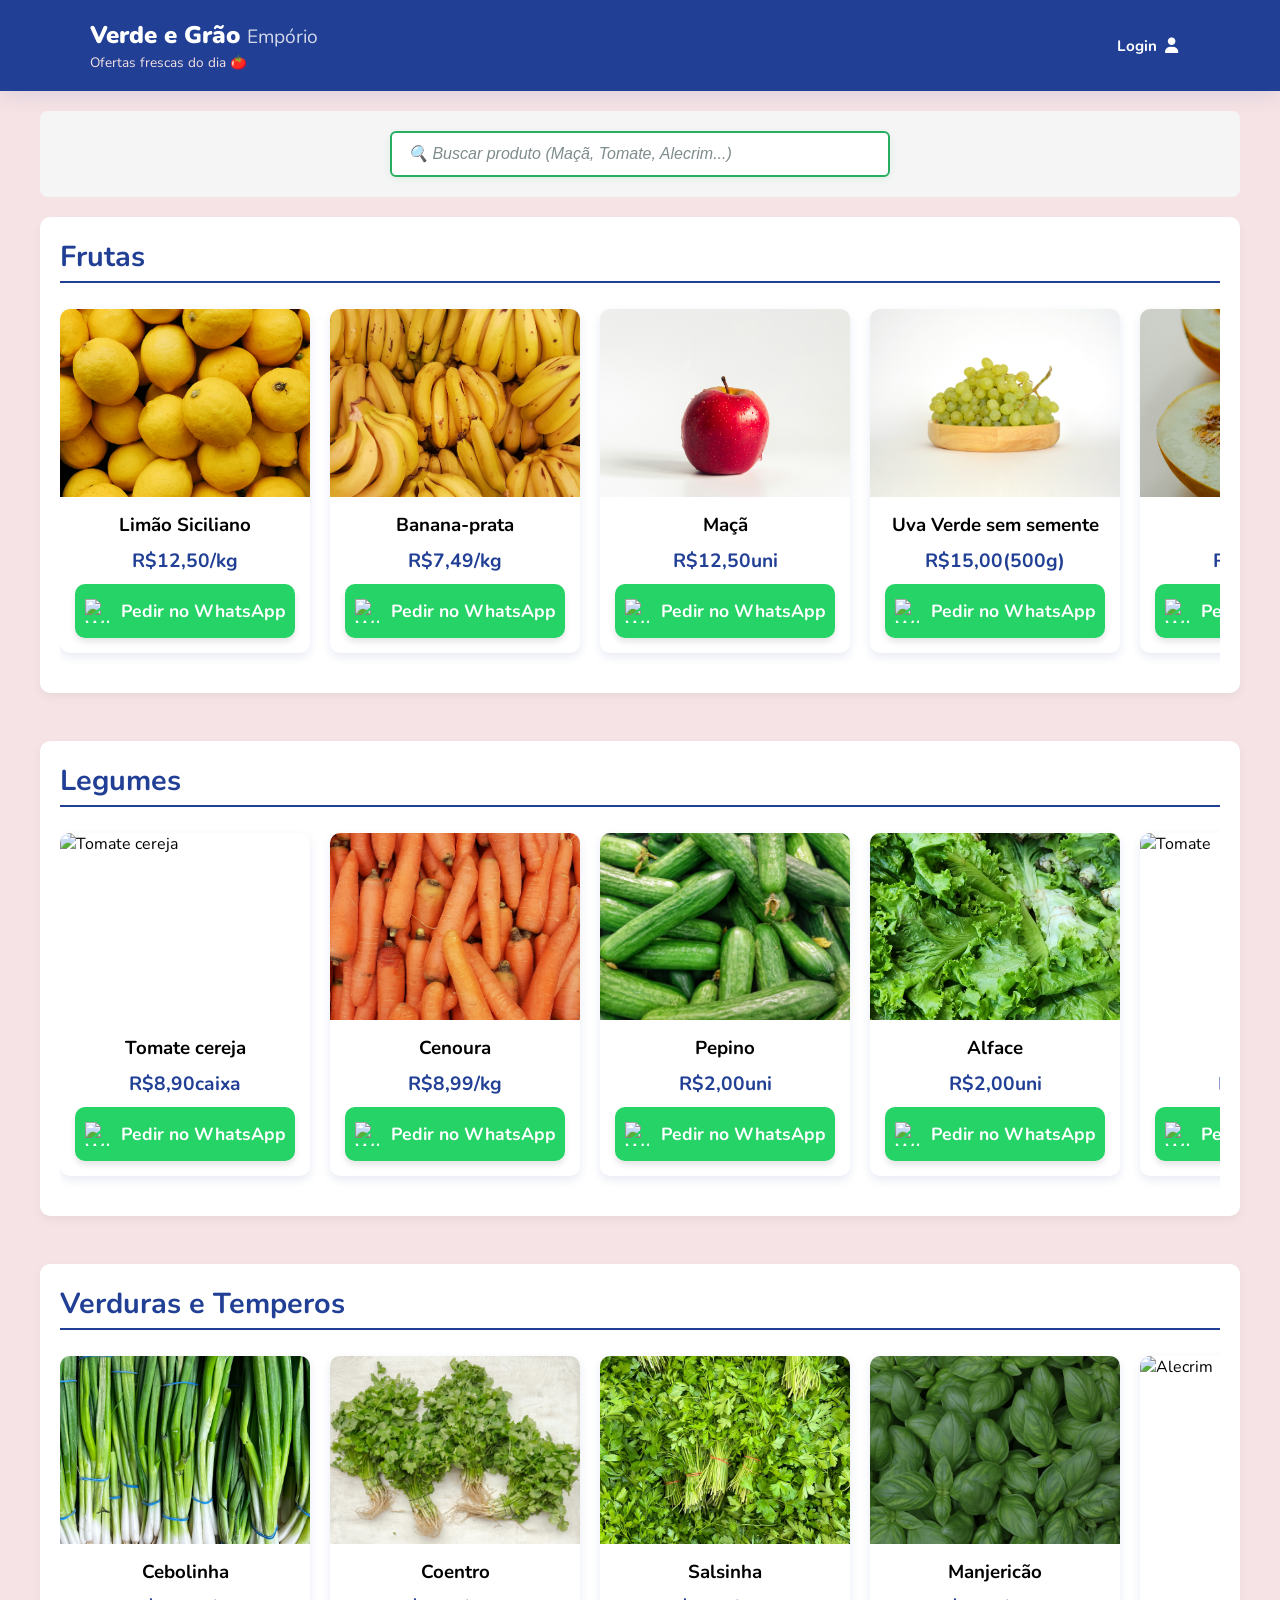
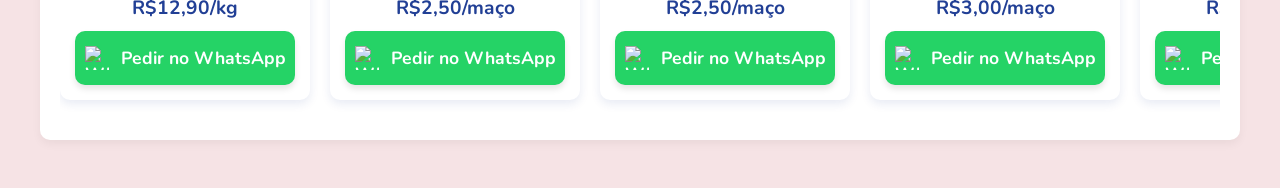
==== commit 7c460b63: "Add new script tags for carrinho.js and script-novo.js" ====
--- a/index.html
+++ b/index.html
@@ -82,6 +82,8 @@
     </main>
 
     <!-- SCRIPT ES6 MODULE -->
+    <script src="carrinho.js"></script>
+    <script type="module" src="script-novo.js"></script>
     <script type="module" src="script.js"></script>
   </body>
 </html>
--- a/style.css
+++ b/style.css
@@ -68,6 +68,38 @@
 header.padrao .nav-item:hover {
     background: rgba(255, 255, 255, 0.1);
     color: #F6E3E5;
+}
+/* ========== BARRA DE BUSCA ========== */
+.busca-container {
+  display: flex;
+  justify-content: center;
+  padding: 20px;
+  background: #f5f5f5;
+  margin: 20px 0;
+  border-radius: 8px;
+}
+
+.busca-input {
+  width: 90%;
+  max-width: 500px;
+  padding: 12px 16px;
+  font-size: 16px;
+  border: 2px solid #27ae60;
+  border-radius: 6px;
+  transition: all 0.3s ease;
+  box-shadow: 0 2px 8px rgba(39, 174, 96, 0.1);
+}
+
+.busca-input:focus {
+  outline: none;
+  border-color: #229954;
+  box-shadow: 0 4px 12px rgba(39, 174, 96, 0.3);
+  transform: translateY(-2px);
+}
+
+.busca-input::placeholder {
+  color: #7f8c8d;
+  font-style: italic;
 }
 
 /* =========================================
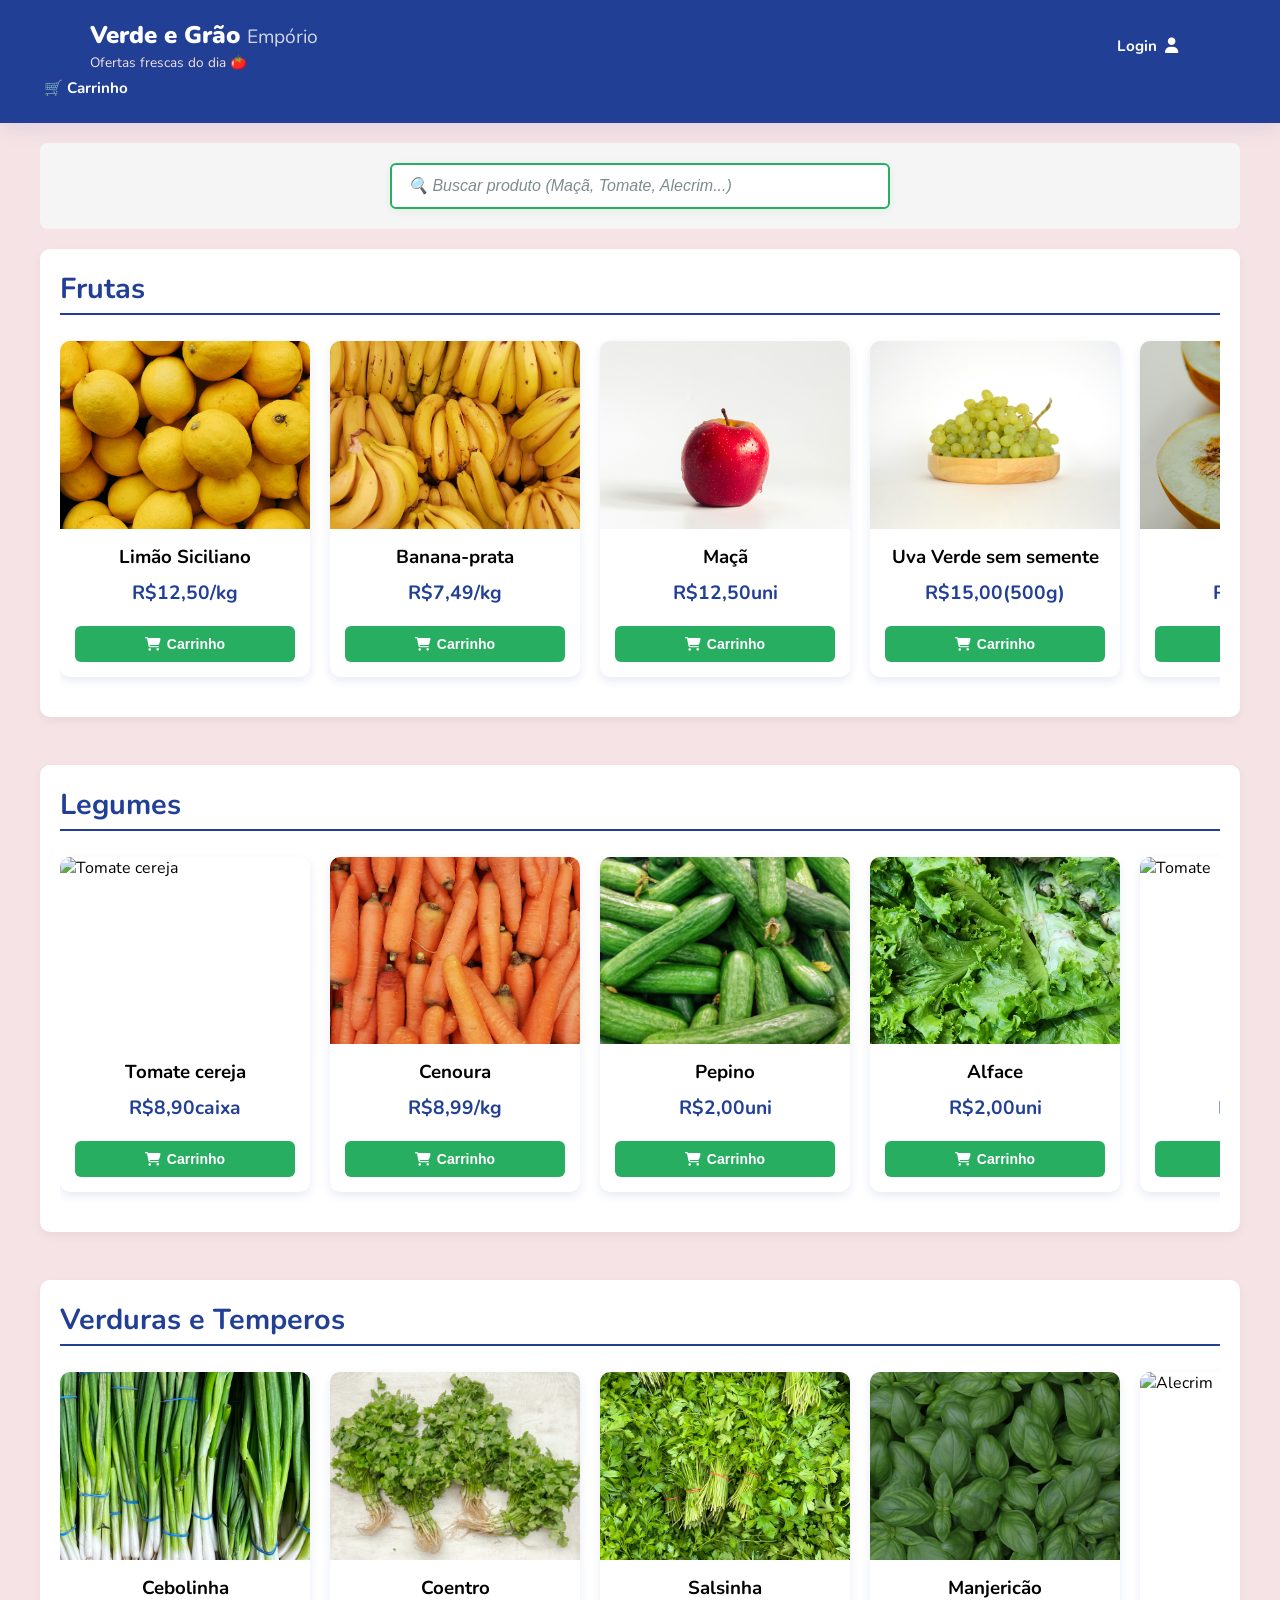
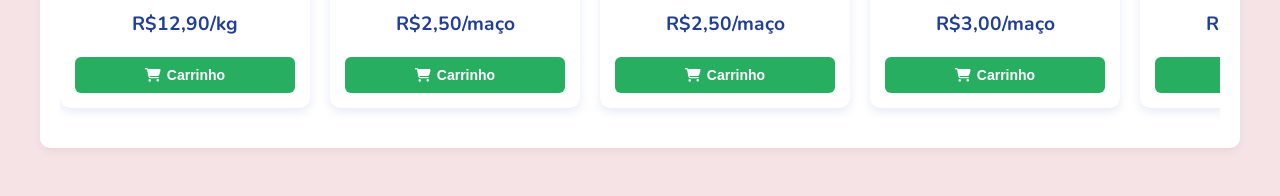
==== commit 23db06c5: "Add navigation link for shopping cart" ====
--- a/index.html
+++ b/index.html
@@ -27,7 +27,13 @@
           </a>
         </nav>
       </div>
+        <nav class="nav-links">
+          <a href="carrinho.html" class="nav-item" title="Meu Carrinho">
+             🛒 Carrinho
+          </a>
+        </nav>
     </header>
+    
 
     <!-- MAIN -->
     <main class="container-hortifruti">
--- a/style.css
+++ b/style.css
@@ -193,7 +193,559 @@
     font-size: 1.2rem;
     margin: 10px 0;
 }
-
+/* ========== CARRINHO - ESTILOS ========== */
+
+/* Container principal do carrinho */
+.container-carrinho {
+  max-width: 1000px;
+  margin: 40px auto;
+  padding: 20px;
+  font-family: 'Segoe UI', Tahoma, Geneva, Verdana, sans-serif;
+}
+
+.container-carrinho h1 {
+  color: #27ae60;
+  text-align: center;
+  margin-bottom: 40px;
+  font-size: 28px;
+}
+
+/* Carrinho Vazio */
+.carrinho-vazio {
+  display: flex;
+  flex-direction: column;
+  align-items: center;
+  justify-content: center;
+  min-height: 400px;
+  text-align: center;
+  background: #f8f9fa;
+  border-radius: 12px;
+  padding: 40px;
+}
+
+.carrinho-vazio i {
+  font-size: 80px;
+  color: #bdc3c7;
+  margin-bottom: 20px;
+  opacity: 0.7;
+}
+
+.carrinho-vazio h2 {
+  color: #2c3e50;
+  margin-bottom: 10px;
+  font-size: 24px;
+}
+
+.carrinho-vazio p {
+  color: #7f8c8d;
+  margin-bottom: 30px;
+  font-size: 16px;
+}
+
+.btn-voltar {
+  display: inline-block;
+  padding: 12px 30px;
+  background-color: #27ae60;
+  color: white;
+  text-decoration: none;
+  border-radius: 6px;
+  font-weight: 600;
+  transition: all 0.3s ease;
+}
+
+.btn-voltar:hover {
+  background-color: #229954;
+  transform: translateY(-2px);
+  box-shadow: 0 4px 12px rgba(39, 174, 96, 0.3);
+}
+
+/* Carrinho Preenchido */
+.carrinho-preenchido {
+  display: grid;
+  grid-template-columns: 1fr 350px;
+  gap: 30px;
+}
+
+/* Seção de Itens */
+.secao-itens {
+  grid-column: 1;
+}
+
+.secao-itens h2 {
+  color: #2c3e50;
+  font-size: 22px;
+  margin-bottom: 20px;
+  border-bottom: 2px solid #27ae60;
+  padding-bottom: 10px;
+}
+
+.lista-itens {
+  display: flex;
+  flex-direction: column;
+  gap: 15px;
+}
+
+/* Item do Carrinho */
+.item-carrinho {
+  display: grid;
+  grid-template-columns: 80px 1fr auto auto;
+  gap: 15px;
+  align-items: center;
+  padding: 15px;
+  background: #f8f9fa;
+  border-radius: 8px;
+  border-left: 4px solid #27ae60;
+  transition: all 0.3s ease;
+}
+
+.item-carrinho:hover {
+  box-shadow: 0 4px 12px rgba(0, 0, 0, 0.1);
+  transform: translateX(5px);
+}
+
+.item-imagem {
+  width: 80px;
+  height: 80px;
+  border-radius: 6px;
+  overflow: hidden;
+}
+
+.item-imagem img {
+  width: 100%;
+  height: 100%;
+  object-fit: cover;
+}
+
+.item-info h3 {
+  color: #2c3e50;
+  font-size: 16px;
+  margin: 0 0 5px 0;
+}
+
+.item-preco {
+  color: #27ae60;
+  font-weight: 600;
+  margin: 0;
+}
+
+/* Quantidade */
+.item-quantidade {
+  display: flex;
+  align-items: center;
+  gap: 5px;
+  background: white;
+  border: 1px solid #bdc3c7;
+  border-radius: 6px;
+  padding: 5px;
+}
+
+.btn-quantidade {
+  width: 30px;
+  height: 30px;
+  border: none;
+  background: #27ae60;
+  color: white;
+  border-radius: 4px;
+  cursor: pointer;
+  display: flex;
+  align-items: center;
+  justify-content: center;
+  transition: all 0.2s ease;
+  font-size: 12px;
+}
+
+.btn-quantidade:hover {
+  background: #229954;
+}
+
+.input-quantidade {
+  width: 50px;
+  text-align: center;
+  border: none;
+  font-weight: 600;
+  color: #2c3e50;
+}
+
+.input-quantidade::-webkit-outer-spin-button,
+.input-quantidade::-webkit-inner-spin-button {
+  -webkit-appearance: none;
+  margin: 0;
+}
+
+/* Subtotal */
+.item-subtotal {
+  display: flex;
+  flex-direction: column;
+  align-items: flex-end;
+  gap: 10px;
+}
+
+.item-subtotal span {
+  font-weight: 700;
+  font-size: 16px;
+  color: #27ae60;
+  min-width: 100px;
+  text-align: right;
+}
+
+.btn-remover {
+  width: 36px;
+  height: 36px;
+  border: none;
+  background: #e74c3c;
+  color: white;
+  border-radius: 4px;
+  cursor: pointer;
+  display: flex;
+  align-items: center;
+  justify-content: center;
+  transition: all 0.2s ease;
+}
+
+.btn-remover:hover {
+  background: #c0392b;
+  transform: scale(1.1);
+}
+
+/* Sidebar - Resumo */
+.secao-resumo {
+  grid-column: 2;
+  grid-row: 1 / 3;
+  position: sticky;
+  top: 20px;
+  height: fit-content;
+}
+
+.secao-resumo h2 {
+  color: #2c3e50;
+  font-size: 18px;
+  margin-bottom: 15px;
+  border-bottom: 2px solid #27ae60;
+  padding-bottom: 10px;
+}
+
+.resumo-totais {
+  background: #f8f9fa;
+  border-radius: 8px;
+  padding: 15px;
+  border: 1px solid #e0e0e0;
+}
+
+.total-item {
+  display: flex;
+  justify-content: space-between;
+  padding: 8px 0;
+  color: #2c3e50;
+  font-size: 14px;
+  border-bottom: 1px solid #ecf0f1;
+}
+
+.total-item:last-child {
+  border-bottom: none;
+}
+
+.total-final {
+  display: flex;
+  justify-content: space-between;
+  padding: 12px 0;
+  margin-top: 10px;
+  font-size: 18px;
+  font-weight: 700;
+  color: #27ae60;
+  background: white;
+  padding: 12px;
+  border-radius: 6px;
+  border: 2px solid #27ae60;
+}
+
+/* Seção Cliente */
+.secao-cliente {
+  grid-column: 1 / 3;
+  background: #f8f9fa;
+  padding: 20px;
+  border-radius: 8px;
+  border: 1px solid #e0e0e0;
+}
+
+.secao-cliente h2 {
+  color: #2c3e50;
+  font-size: 18px;
+  margin-bottom: 15px;
+  border-bottom: 2px solid #27ae60;
+  padding-bottom: 10px;
+}
+
+.form-group {
+  margin-bottom: 15px;
+}
+
+.form-group label {
+  display: block;
+  color: #2c3e50;
+  font-weight: 600;
+  margin-bottom: 8px;
+}
+
+.input-endereco,
+.input-observacoes {
+  width: 100%;
+  padding: 10px;
+  border: 1px solid #bdc3c7;
+  border-radius: 6px;
+  font-family: inherit;
+  font-size: 14px;
+  resize: vertical;
+  transition: border-color 0.3s ease;
+}
+
+.input-endereco:focus,
+.input-observacoes:focus {
+  outline: none;
+  border-color: #27ae60;
+  box-shadow: 0 0 0 3px rgba(39, 174, 96, 0.1);
+}
+
+/* Seção Ações */
+.secao-acoes {
+  grid-column: 1 / 3;
+  display: flex;
+  gap: 15px;
+  justify-content: flex-end;
+}
+
+.btn {
+  padding: 12px 24px;
+  border: none;
+  border-radius: 6px;
+  font-size: 16px;
+  font-weight: 600;
+  cursor: pointer;
+  transition: all 0.3s ease;
+  display: flex;
+  align-items: center;
+  gap: 8px;
+}
+
+.btn-primario {
+  background-color: #27ae60;
+  color: white;
+}
+
+.btn-primario:hover:not(:disabled) {
+  background-color: #229954;
+  transform: translateY(-2px);
+  box-shadow: 0 4px 12px rgba(39, 174, 96, 0.4);
+}
+
+.btn-secundario {
+  background-color: #95a5a6;
+  color: white;
+}
+
+.btn-secundario:hover:not(:disabled) {
+  background-color: #7f8c8d;
+  transform: translateY(-2px);
+}
+
+/* Modal */
+.modal {
+  display: none;
+  position: fixed;
+  z-index: 1000;
+  left: 0;
+  top: 0;
+  width: 100%;
+  height: 100%;
+  background-color: rgba(0, 0, 0, 0.6);
+  align-items: center;
+  justify-content: center;
+  animation: fadeIn 0.3s ease;
+}
+
+@keyframes fadeIn {
+  from {
+    opacity: 0;
+  }
+  to {
+    opacity: 1;
+  }
+}
+
+.modal-content {
+  background-color: white;
+  padding: 30px;
+  border-radius: 12px;
+  width: 90%;
+  max-width: 600px;
+  max-height: 80vh;
+  overflow-y: auto;
+  box-shadow: 0 10px 40px rgba(0, 0, 0, 0.3);
+  animation: slideIn 0.3s ease;
+}
+
+@keyframes slideIn {
+  from {
+    transform: translateY(-50px);
+    opacity: 0;
+  }
+  to {
+    transform: translateY(0);
+    opacity: 1;
+  }
+}
+
+.modal-content h2 {
+  color: #2c3e50;
+  margin-bottom: 20px;
+  font-size: 22px;
+}
+
+.modal-close {
+  float: right;
+  font-size: 28px;
+  font-weight: bold;
+  color: #aaa;
+  cursor: pointer;
+  transition: color 0.3s ease;
+}
+
+.modal-close:hover {
+  color: #000;
+}
+
+/* Resumo do Modal */
+.modal-resumo {
+  background: #f8f9fa;
+  padding: 15px;
+  border-radius: 6px;
+  margin-bottom: 20px;
+  font-size: 14px;
+  line-height: 1.8;
+  color: #2c3e50;
+  white-space: pre-wrap;
+  word-wrap: break-word;
+  font-family: 'Courier New', monospace;
+}
+
+/* Modal de Sucesso */
+.modal-sucesso {
+  text-align: center;
+}
+
+.modal-sucesso i {
+  font-size: 64px;
+  color: #27ae60;
+  margin-bottom: 20px;
+}
+
+.modal-sucesso h2 {
+  color: #27ae60;
+  font-size: 24px;
+  margin-bottom: 15px;
+}
+
+.modal-sucesso p {
+  color: #7f8c8d;
+  margin-bottom: 20px;
+}
+
+.modal-pedido-texto {
+  background: #f8f9fa;
+  padding: 15px;
+  border-radius: 6px;
+  margin-bottom: 20px;
+  font-size: 13px;
+  line-height: 1.6;
+  color: #2c3e50;
+  white-space: pre-wrap;
+  word-wrap: break-word;
+  font-family: 'Courier New', monospace;
+  border-left: 4px solid #27ae60;
+  max-height: 300px;
+  overflow-y: auto;
+}
+
+.modal-acoes {
+  display: flex;
+  gap: 10px;
+  justify-content: center;
+}
+
+/* Botões de Carrinho nos Cards */
+.botoes-card {
+  display: flex;
+  gap: 10px;
+  margin-top: 10px;
+}
+
+.btn-carrinho {
+  flex: 1;
+  padding: 10px;
+  border: none;
+  background-color: #27ae60;
+  color: white;
+  border-radius: 6px;
+  font-weight: 600;
+  cursor: pointer;
+  transition: all 0.3s ease;
+  display: flex;
+  align-items: center;
+  justify-content: center;
+  gap: 6px;
+  font-size: 14px;
+}
+
+.btn-carrinho:hover {
+  background-color: #229954;
+  transform: translateY(-2px);
+}
+
+.btn-carrinho:disabled {
+  background-color: #27ae60;
+  cursor: not-allowed;
+}
+
+/* Responsivo */
+@media (max-width: 768px) {
+  .carrinho-preenchido {
+    grid-template-columns: 1fr;
+  }
+
+  .secao-resumo {
+    grid-column: 1;
+    grid-row: auto;
+    position: static;
+  }
+
+  .secao-cliente {
+    grid-column: 1;
+  }
+
+  .secao-acoes {
+    grid-column: 1;
+  }
+
+  .item-carrinho {
+    grid-template-columns: 60px 1fr;
+    gap: 10px;
+  }
+
+  .item-quantidade {
+    grid-column: 1 / 3;
+    justify-content: center;
+  }
+
+  .item-subtotal {
+    grid-column: 1 / 3;
+    flex-direction: row;
+    justify-content: space-between;
+  }
+
+  .modal-content {
+    width: 95%;
+    padding: 20px;
+  }
+}
 /* =========================================
    BOTÃO WHATSAPP
    ========================================= */
